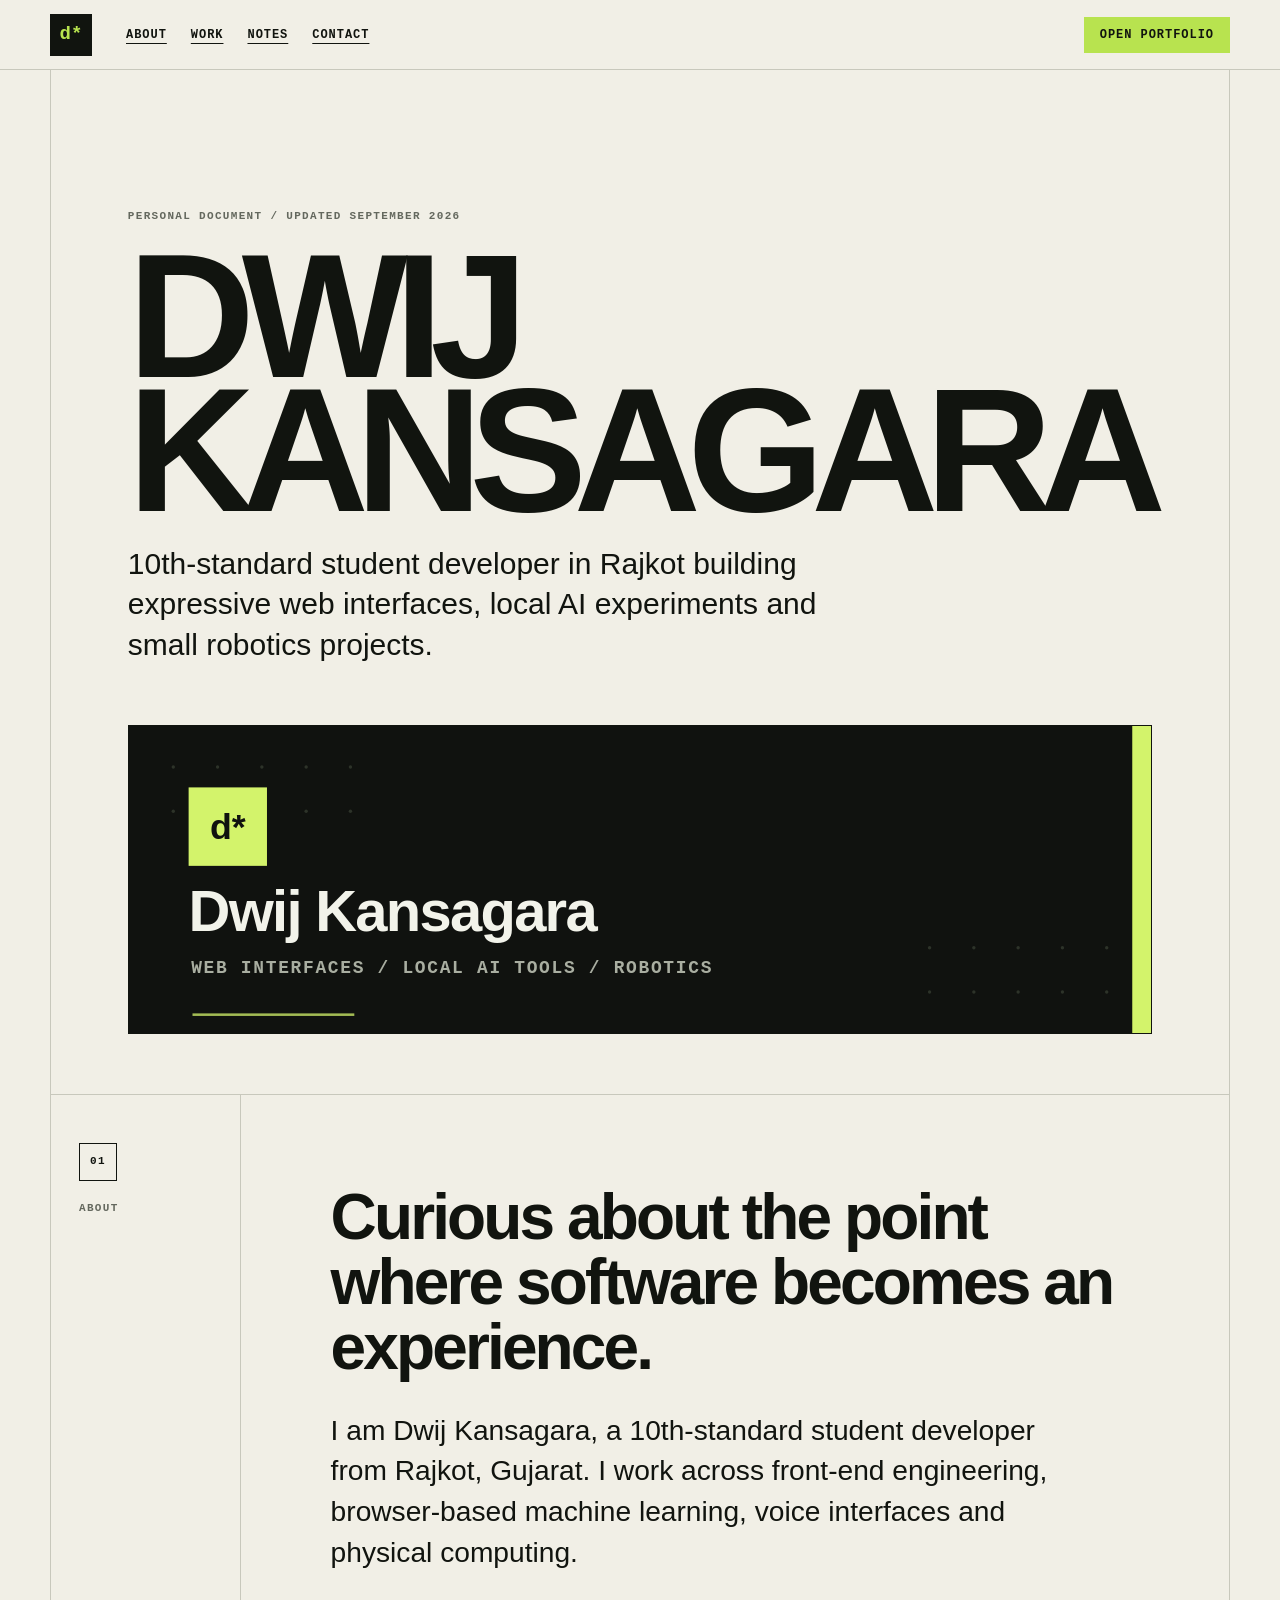
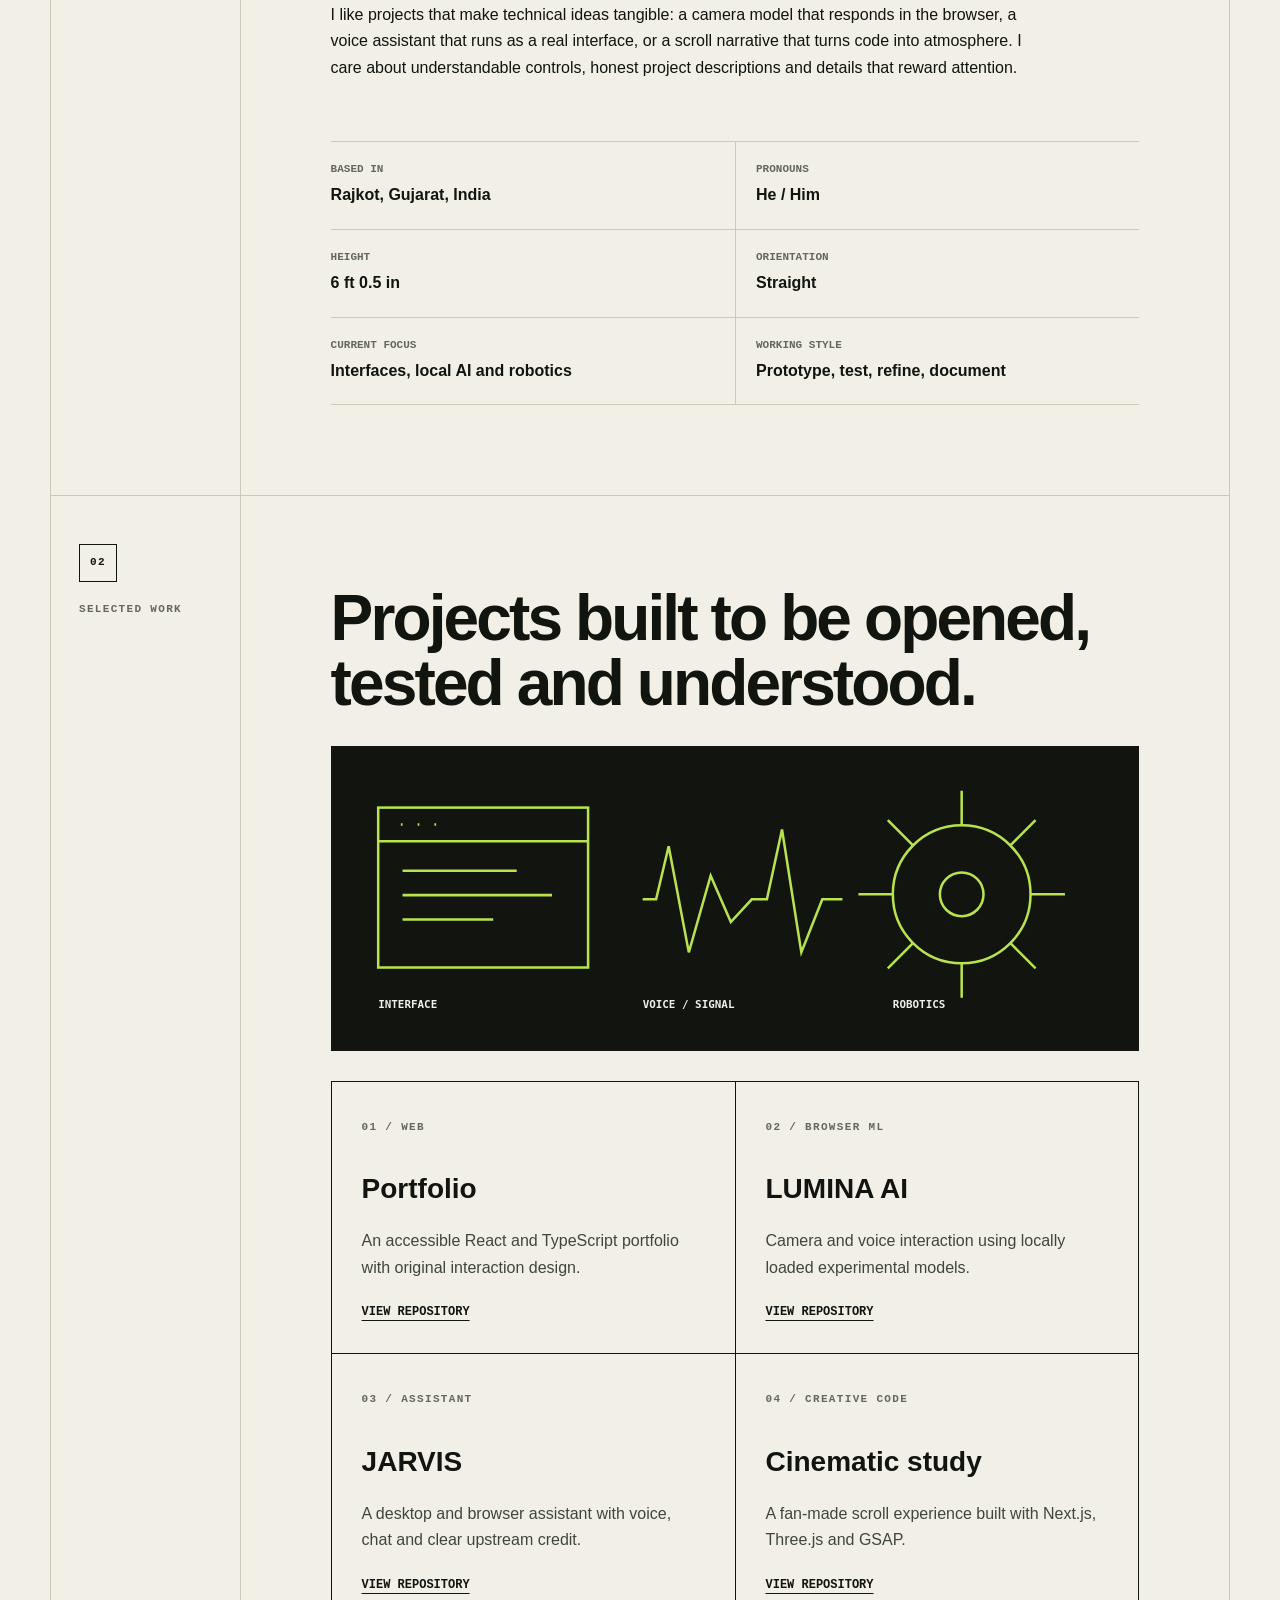
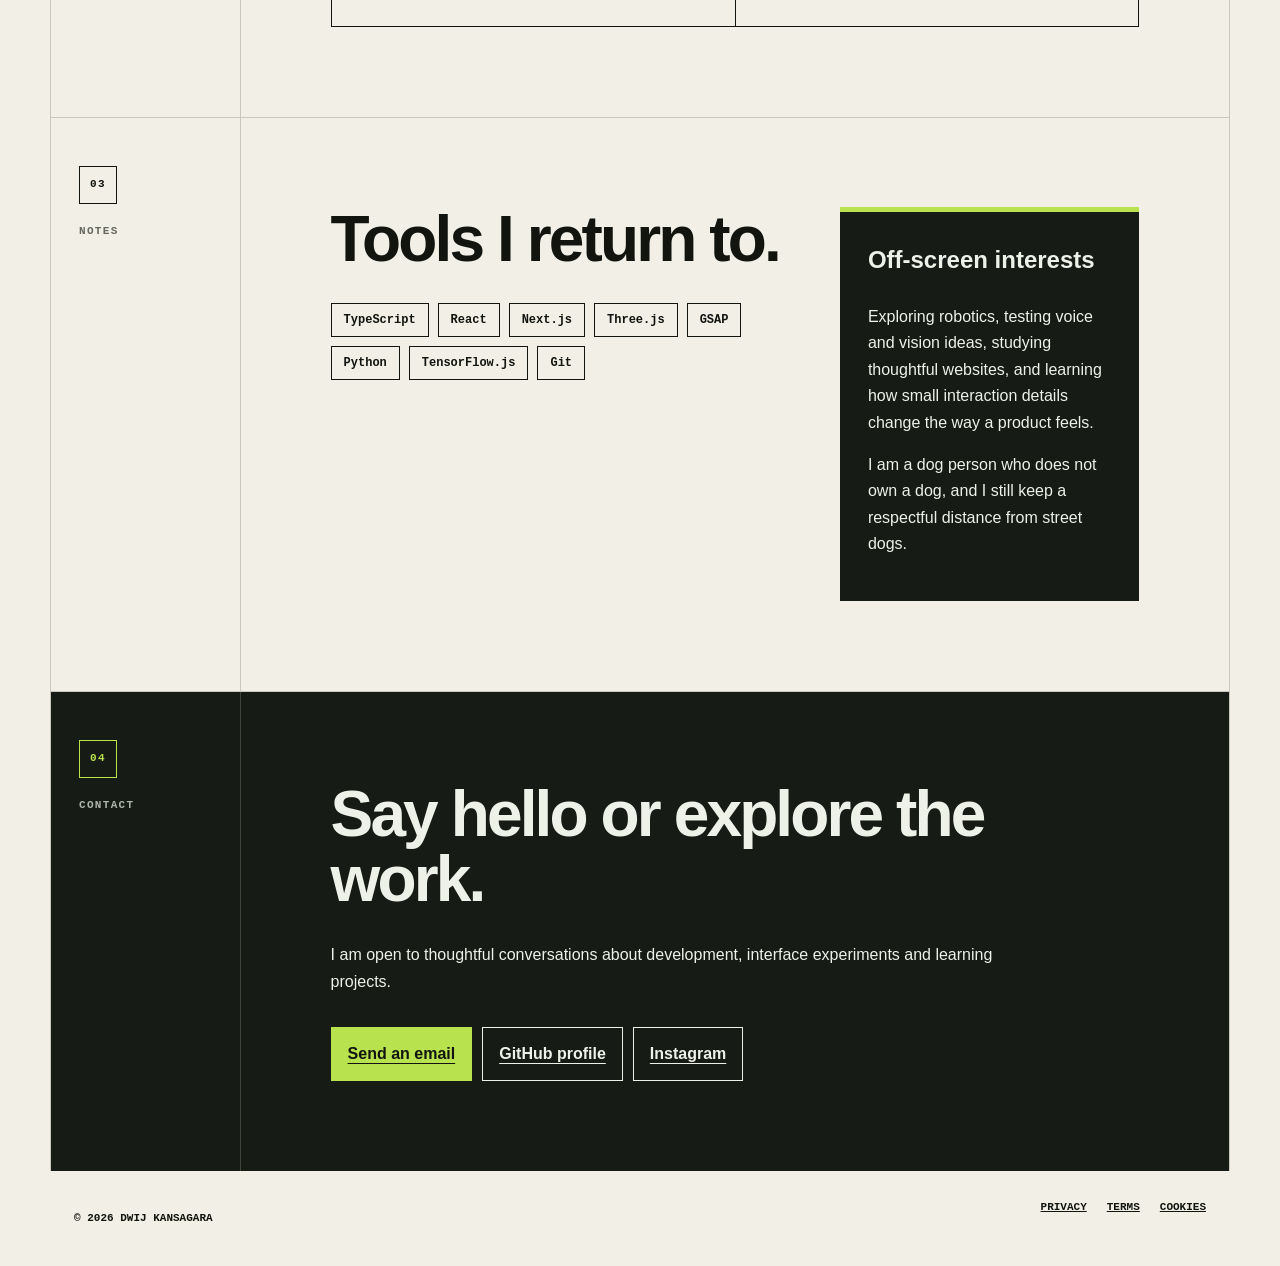
==== index.html @ fc305e76 "fix: normalize student description" ====
<!doctype html>
<html lang="en">
<head>
  <meta charset="utf-8" />
  <meta name="viewport" content="width=device-width, initial-scale=1" />
  <meta name="description" content="About Dwij Kansagara, a 10th-standard student developer in Rajkot working across web interfaces, local AI experiments and robotics." />
  <meta name="theme-color" content="#11140f" />
  <title>About Dwij Kansagara</title>
  <link rel="icon" href="favicon.svg" type="image/svg+xml" />
  <link rel="stylesheet" href="style.css" />
  <script src="script.js" defer></script>
</head>
<body>
  <a class="skip-link" href="#content">Skip to content</a>
  <header class="topbar">
    <a class="mark" href="#top" aria-label="About Dwij home">d*</a>
    <nav aria-label="Primary navigation">
      <a href="#about">About</a>
      <a href="#work">Work</a>
      <a href="#notes">Notes</a>
      <a href="#contact">Contact</a>
    </nav>
    <a class="portfolio-link" href="https://dwij-portfolio.antideploy.com">Open portfolio</a>
  </header>

  <main id="content">
    <article id="top" class="document">
      <header class="document-head reveal">
        <p class="kicker">Personal document / updated September 2026</p>
        <h1>Dwij<br />Kansagara</h1>
        <p class="dek">10th-standard student developer in Rajkot building expressive web interfaces, local AI experiments and small robotics projects.</p>
        <img src="assets/profile-banner.svg" alt="Dwij Kansagara developer profile banner" width="1200" height="360" />
      </header>

      <section id="about" class="chapter reveal" aria-labelledby="about-title">
        <div class="chapter-label"><span>01</span><p>About</p></div>
        <div class="chapter-body">
          <h2 id="about-title">Curious about the point where software becomes an experience.</h2>
          <p class="lead">I am Dwij Kansagara, a 10th-standard student developer from Rajkot, Gujarat. I work across front-end engineering, browser-based machine learning, voice interfaces and physical computing.</p>
          <p>I like projects that make technical ideas tangible: a camera model that responds in the browser, a voice assistant that runs as a real interface, or a scroll narrative that turns code into atmosphere. I care about understandable controls, honest project descriptions and details that reward attention.</p>

          <dl class="facts" aria-label="Personal details">
            <div><dt>Based in</dt><dd>Rajkot, Gujarat, India</dd></div>
            <div><dt>Pronouns</dt><dd>He / Him</dd></div>
            <div><dt>Height</dt><dd>6 ft 0.5 in</dd></div>
            <div><dt>Orientation</dt><dd>Straight</dd></div>
            <div><dt>Current focus</dt><dd>Interfaces, local AI and robotics</dd></div>
            <div><dt>Working style</dt><dd>Prototype, test, refine, document</dd></div>
          </dl>
        </div>
      </section>

      <section id="work" class="chapter reveal" aria-labelledby="work-title">
        <div class="chapter-label"><span>02</span><p>Selected work</p></div>
        <div class="chapter-body">
          <h2 id="work-title">Projects built to be opened, tested and understood.</h2>
          <img class="project-visual" src="assets/project-strip.svg" alt="Abstract diagrams representing a web interface, voice waveform and robotics circuit" width="960" height="360" />
          <div class="projects">
            <a href="https://github.com/DwijKansagara/Portfolio">
              <span>01 / Web</span><h3>Portfolio</h3><p>An accessible React and TypeScript portfolio with original interaction design.</p><b>View repository</b>
            </a>
            <a href="https://github.com/DwijKansagara/LUMINA-AI">
              <span>02 / Browser ML</span><h3>LUMINA AI</h3><p>Camera and voice interaction using locally loaded experimental models.</p><b>View repository</b>
            </a>
            <a href="https://github.com/DwijKansagara/JARVIS">
              <span>03 / Assistant</span><h3>JARVIS</h3><p>A desktop and browser assistant with voice, chat and clear upstream credit.</p><b>View repository</b>
            </a>
            <a href="https://github.com/DwijKansagara/avengers-doomsday">
              <span>04 / Creative code</span><h3>Cinematic study</h3><p>A fan-made scroll experience built with Next.js, Three.js and GSAP.</p><b>View repository</b>
            </a>
          </div>
        </div>
      </section>

      <section id="notes" class="chapter reveal" aria-labelledby="notes-title">
        <div class="chapter-label"><span>03</span><p>Notes</p></div>
        <div class="chapter-body two-column">
          <div>
            <h2 id="notes-title">Tools I return to.</h2>
            <ul class="stack" aria-label="Technology stack">
              <li>TypeScript</li><li>React</li><li>Next.js</li><li>Three.js</li><li>GSAP</li><li>Python</li><li>TensorFlow.js</li><li>Git</li>
            </ul>
          </div>
          <aside>
            <h3>Off-screen interests</h3>
            <p>Exploring robotics, testing voice and vision ideas, studying thoughtful websites, and learning how small interaction details change the way a product feels.</p>
            <p>I am a dog person who does not own a dog, and I still keep a respectful distance from street dogs.</p>
          </aside>
        </div>
      </section>

      <section id="contact" class="chapter closing reveal" aria-labelledby="contact-title">
        <div class="chapter-label"><span>04</span><p>Contact</p></div>
        <div class="chapter-body">
          <h2 id="contact-title">Say hello or explore the work.</h2>
          <p>I am open to thoughtful conversations about development, interface experiments and learning projects.</p>
          <div class="contact-links">
            <a href="mailto:kansagara.dwij@gmail.com">Send an email</a>
            <a href="https://github.com/DwijKansagara">GitHub profile</a>
            <a href="https://www.instagram.com/dwij.kansagara/">Instagram</a>
          </div>
        </div>
      </section>
    </article>
  </main>

  <footer>
    <p>© 2026 Dwij Kansagara</p>
    <nav aria-label="Legal">
      <a href="privacy.html">Privacy</a><a href="terms.html">Terms</a><a href="cookies.html">Cookies</a>
    </nav>
  </footer>
</body>
</html>
---- style.css ----
:root{--paper:#f1efe6;--ink:#11140f;--muted:#64685e;--line:#c8c8bc;--accent:#b8e34f;--dark:#161b15;--max:1180px;color-scheme:light}*{box-sizing:border-box}html{scroll-behavior:smooth}body{margin:0;overflow-x:clip;background:var(--paper);color:var(--ink);font:16px/1.65 Arial,sans-serif}a{color:inherit}.skip-link{position:fixed;top:10px;left:10px;z-index:20;padding:10px 14px;background:var(--ink);color:white;transform:translateY(-150%)}.skip-link:focus{transform:none}.topbar{position:sticky;top:0;z-index:10;display:flex;align-items:center;gap:34px;min-height:70px;padding:10px max(24px,calc((100vw - var(--max))/2));border-bottom:1px solid var(--line);background:rgba(241,239,230,.92);backdrop-filter:blur(12px)}.mark{display:grid;place-items:center;width:42px;height:42px;background:var(--ink);color:var(--accent);font:bold 19px/1 monospace;text-decoration:none}.topbar nav{display:flex;gap:24px;margin-right:auto}.topbar nav a,.portfolio-link{font:700 12px/1 monospace;letter-spacing:.08em;text-transform:uppercase;text-underline-offset:5px}.portfolio-link{padding:12px 16px;background:var(--accent);color:var(--ink);text-decoration:none}.document{max-width:var(--max);margin:auto;border-inline:1px solid var(--line)}.document-head{padding:clamp(60px,10vw,130px) clamp(24px,6vw,84px) 60px}.kicker,.chapter-label,.projects span{font:700 11px/1.4 monospace;letter-spacing:.12em;text-transform:uppercase;color:var(--muted)}h1{margin:26px 0;font-size:clamp(72px,14vw,176px);line-height:.76;letter-spacing:-.075em;text-transform:uppercase}h2{max-width:820px;margin:0 0 30px;font:700 clamp(34px,5vw,66px)/1.02 Arial,sans-serif;letter-spacing:-.045em}.dek{max-width:700px;margin:0 0 60px;font-size:clamp(20px,2.4vw,30px);line-height:1.35}.document-head img,.project-visual{display:block;width:100%;height:auto;border:1px solid var(--ink)}.chapter{display:grid;grid-template-columns:190px 1fr;border-top:1px solid var(--line)}.chapter-label{padding:48px 28px;border-right:1px solid var(--line)}.chapter-label span{display:grid;place-items:center;width:38px;height:38px;margin-bottom:20px;border:1px solid var(--ink);color:var(--ink)}.chapter-label p{margin:0}.chapter-body{padding:clamp(48px,7vw,90px)}.lead{max-width:760px;font-size:clamp(21px,2.2vw,29px);line-height:1.45}.chapter-body>p{max-width:720px}.facts{display:grid;grid-template-columns:repeat(2,1fr);margin:60px 0 0;border-top:1px solid var(--line)}.facts div{padding:20px 0;border-bottom:1px solid var(--line)}.facts div:nth-child(odd){padding-right:20px}.facts div:nth-child(even){padding-left:20px;border-left:1px solid var(--line)}dt{font:700 11px/1.4 monospace;text-transform:uppercase;color:var(--muted)}dd{margin:5px 0 0;font-weight:700}.projects{display:grid;grid-template-columns:1fr 1fr;margin-top:30px;border-top:1px solid var(--ink);border-left:1px solid var(--ink)}.projects a{min-height:260px;padding:30px;border-right:1px solid var(--ink);border-bottom:1px solid var(--ink);text-decoration:none;transition:background .2s,transform .2s}.projects a:hover,.projects a:focus-visible{background:var(--accent);outline:0}.projects h3{margin:28px 0 12px;font-size:28px}.projects p{color:#41463d}.projects b{font:700 12px monospace;text-transform:uppercase;text-decoration:underline;text-underline-offset:5px}.two-column{display:grid;grid-template-columns:1.2fr .8fr;gap:60px}.stack{display:flex;flex-wrap:wrap;gap:9px;padding:0;list-style:none}.stack li{padding:9px 12px;border:1px solid var(--ink);font:700 12px monospace}.two-column aside{align-self:start;padding:28px;border-top:5px solid var(--accent);background:var(--dark);color:#eef1e8}.two-column aside h3{margin-top:0;font-size:24px}.closing{background:var(--dark);color:#eef1e8}.closing .chapter-label{border-color:#3d4439}.closing .chapter-label span{border-color:var(--accent);color:var(--accent)}.closing .chapter-label p{color:#aeb5aa}.contact-links{display:flex;flex-wrap:wrap;gap:10px;margin-top:32px}.contact-links a{padding:13px 16px;border:1px solid #eef1e8;font-weight:700;text-underline-offset:4px}.contact-links a:first-child{background:var(--accent);border-color:var(--accent);color:var(--ink)}footer{display:flex;justify-content:space-between;gap:20px;max-width:var(--max);margin:auto;padding:30px 24px;font:700 11px monospace;text-transform:uppercase}footer nav{display:flex;gap:20px}.legal{max-width:820px;min-height:calc(100vh - 150px);margin:auto;padding:80px 24px}.legal h1{font-size:clamp(52px,9vw,96px);line-height:.9}.legal h2{margin-top:48px;font-size:26px}.legal p,.legal li{max-width:700px}.back{font:700 12px monospace;text-transform:uppercase}@media(prefers-reduced-motion:no-preference){.reveal-ready .reveal{opacity:0;transform:translateY(18px);transition:opacity .55s cubic-bezier(.22,1,.36,1),transform .55s cubic-bezier(.22,1,.36,1)}.reveal-ready .reveal.visible{opacity:1;transform:none}}@media(max-width:760px){.topbar{gap:16px}.topbar nav{display:none}.portfolio-link{margin-left:auto}.document-head h1{font-size:clamp(50px,15vw,64px)}.chapter{grid-template-columns:1fr}.chapter-label{display:flex;align-items:center;gap:14px;padding:24px;border-right:0;border-bottom:1px solid var(--line)}.chapter-label span{margin:0}.chapter-body{padding:46px 24px}.facts,.projects,.two-column{grid-template-columns:1fr}.facts div:nth-child(even){padding-left:0;border-left:0}.facts div:nth-child(odd){padding-right:0}.two-column{gap:30px}footer{flex-direction:column}.document{border-inline:0}}
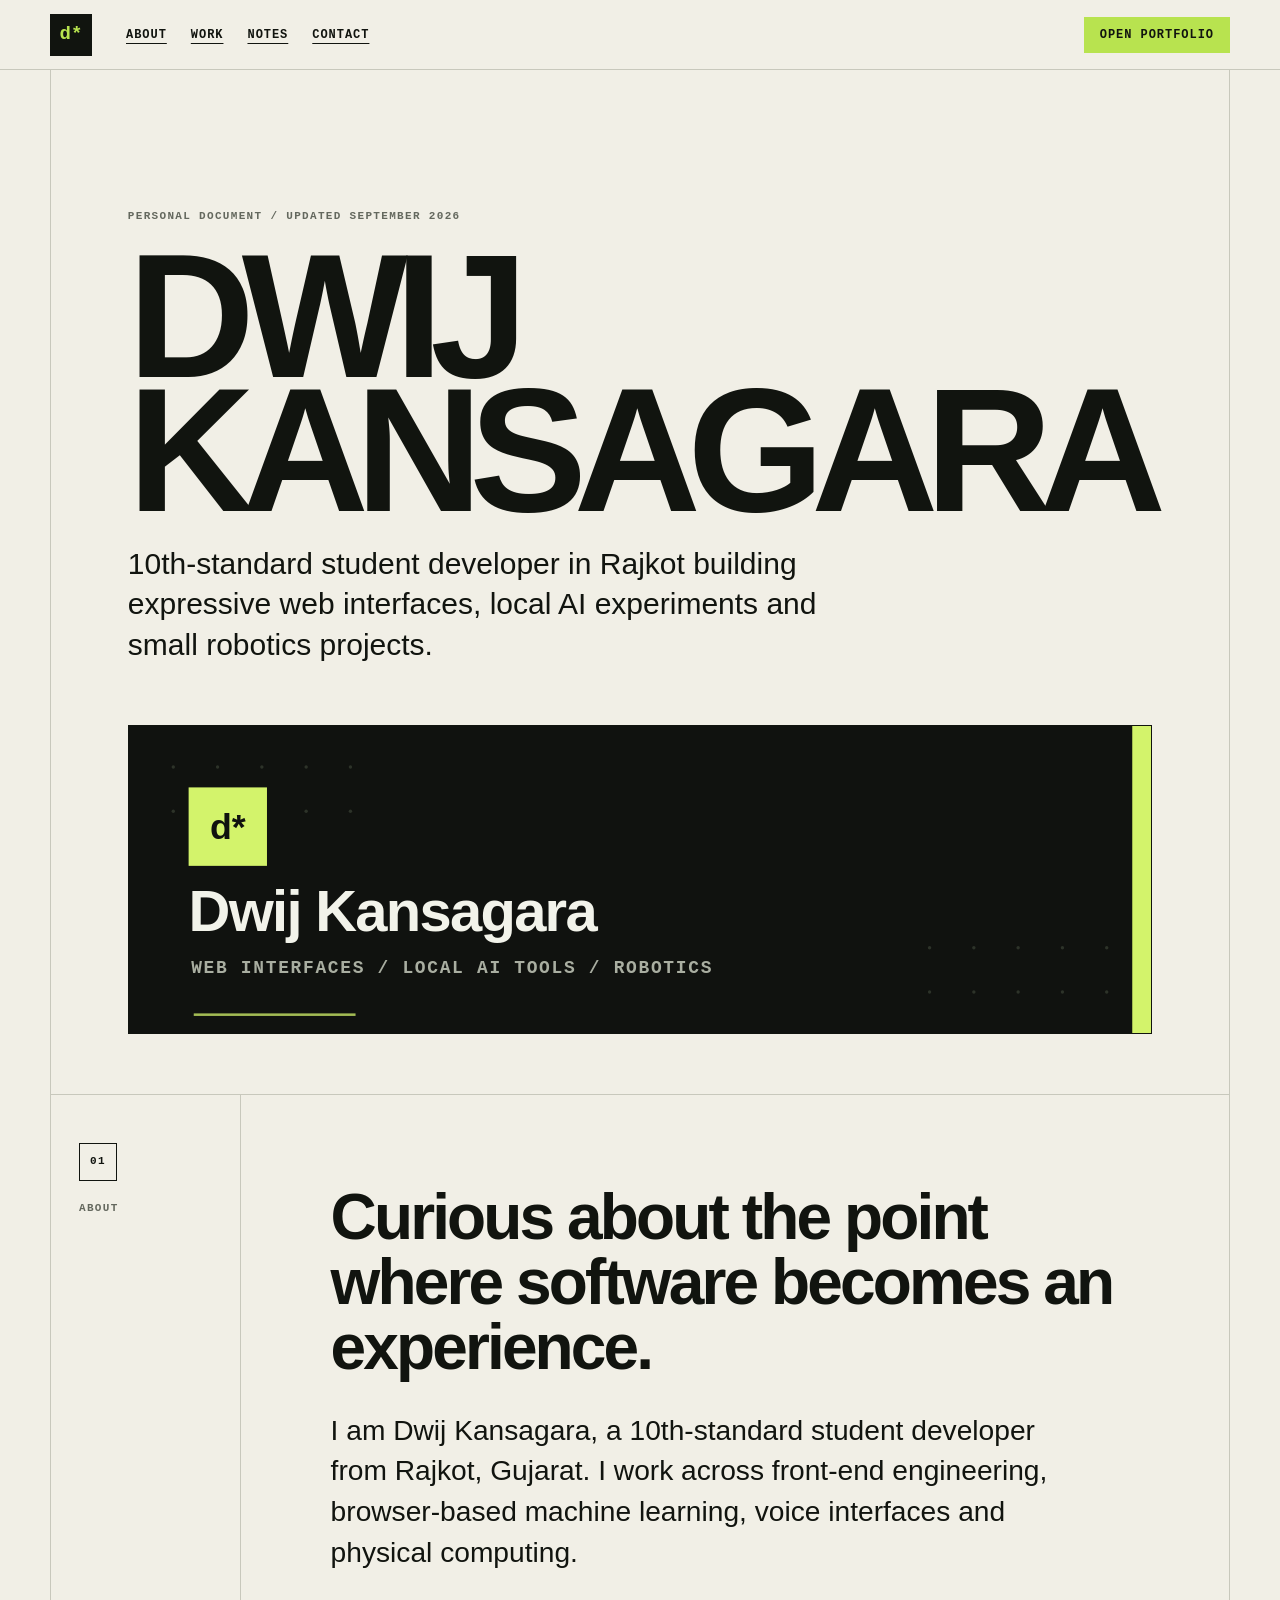
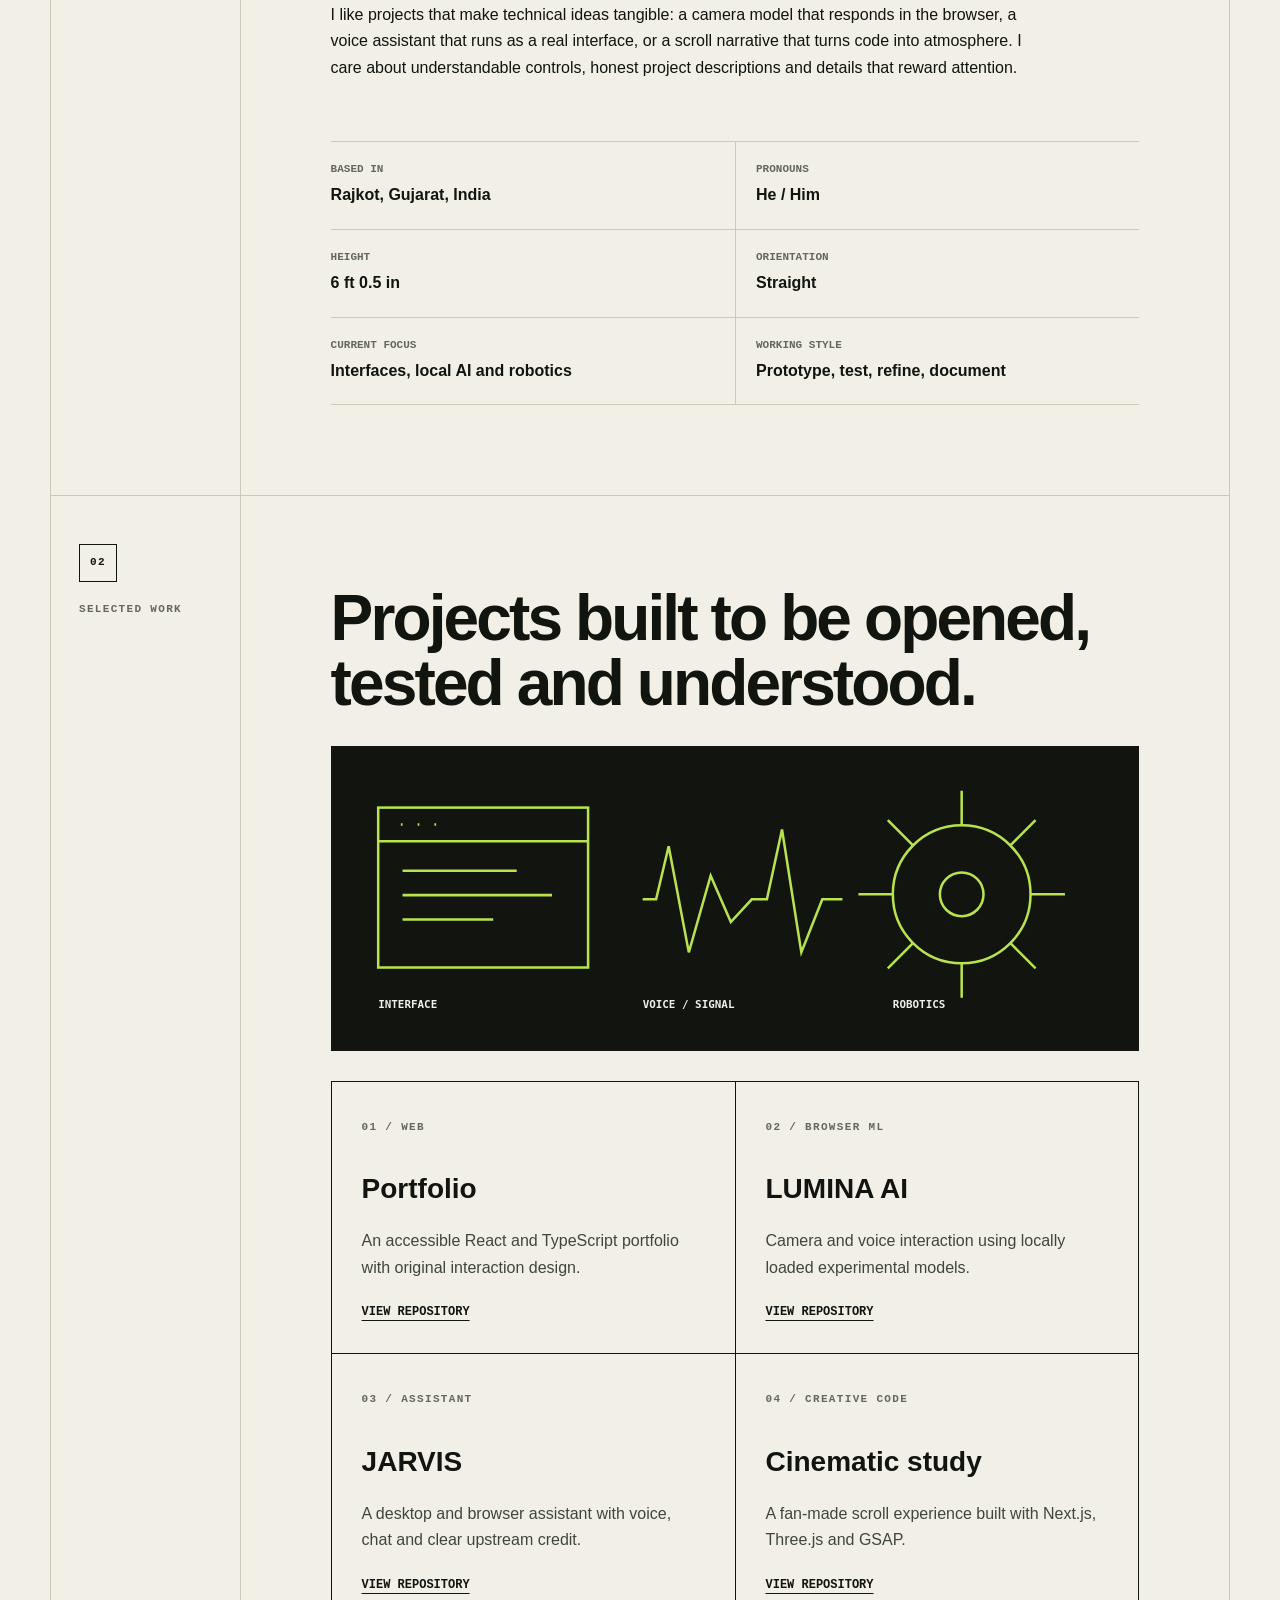
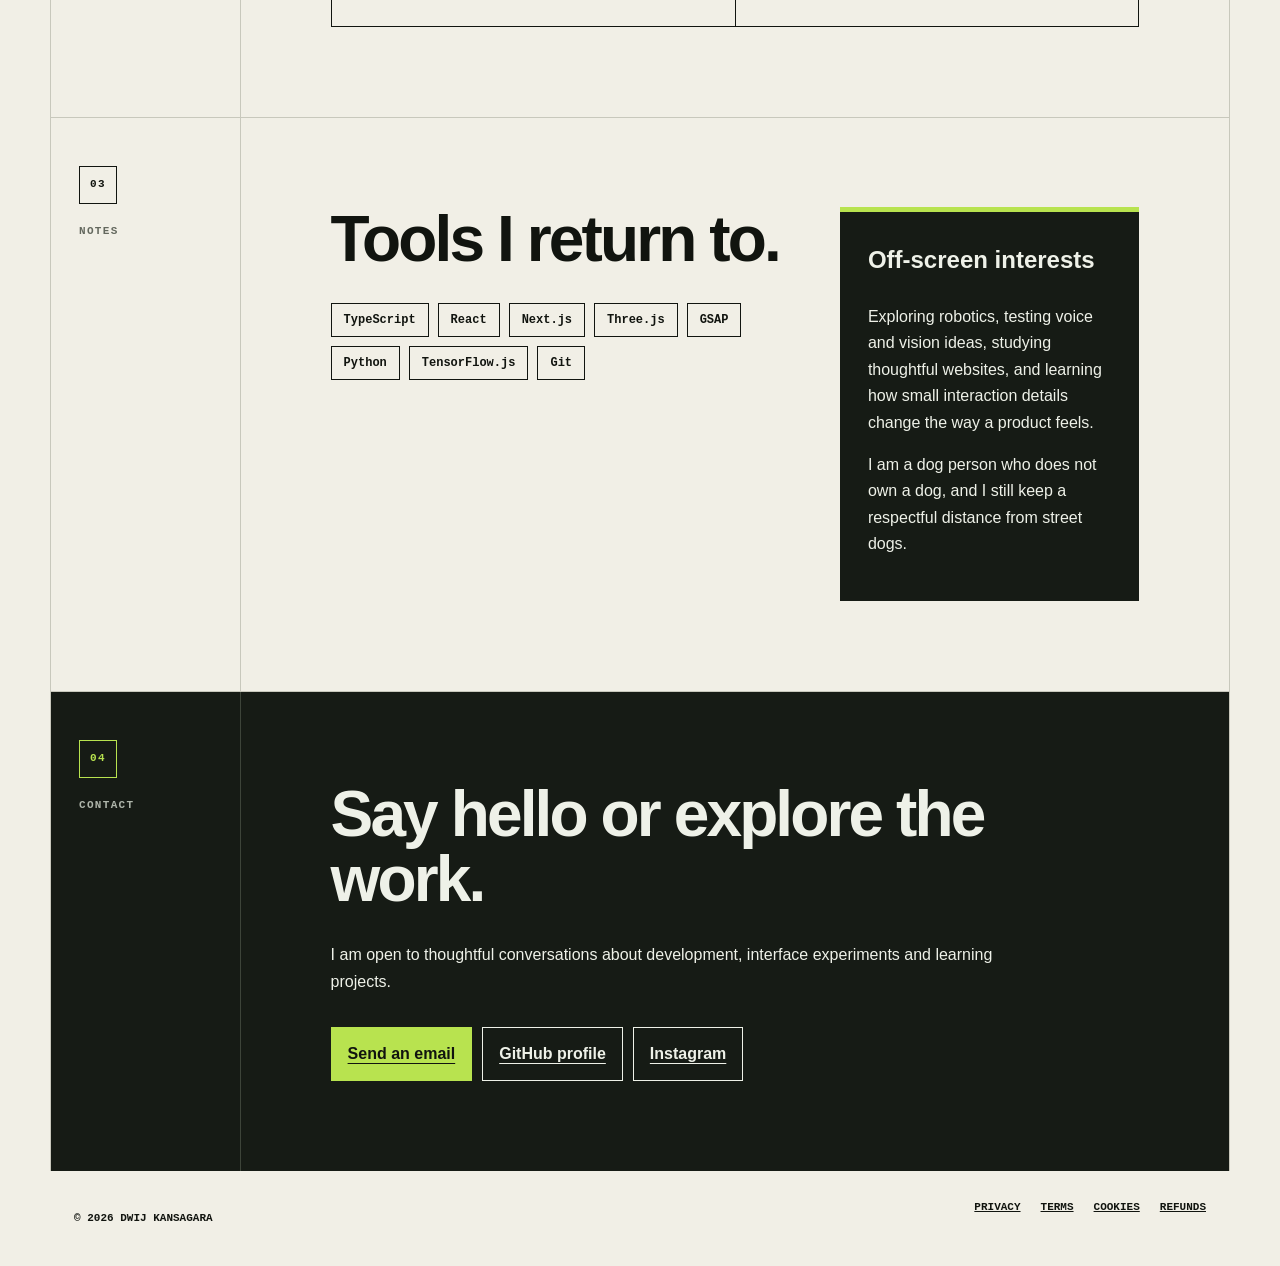
==== commit 6781ae3f: "Add live engagement and complete legal pages" ====
--- a/index.html
+++ b/index.html
@@ -9,6 +9,7 @@
   <link rel="icon" href="favicon.svg" type="image/svg+xml" />
   <link rel="stylesheet" href="style.css" />
   <script src="script.js" defer></script>
+  <script src="https://dwij-counts.antideploy.com/engagement-widget.js?v=20260929-3" defer></script>
 </head>
 <body>
   <a class="skip-link" href="#content">Skip to content</a>
@@ -104,13 +105,18 @@
     </article>
   </main>
 
+  <dwij-engagement site="about"></dwij-engagement>
+
   <footer>
     <p>© 2026 Dwij Kansagara</p>
     <nav aria-label="Legal">
-      <a href="privacy.html">Privacy</a><a href="terms.html">Terms</a><a href="cookies.html">Cookies</a>
+      <a href="privacy.html">Privacy</a><a href="terms.html">Terms</a><a href="cookies.html">Cookies</a><a href="refunds.html">Refunds</a>
     </nav>
   </footer>
 </body>
 </html>
 
 
+
+
+
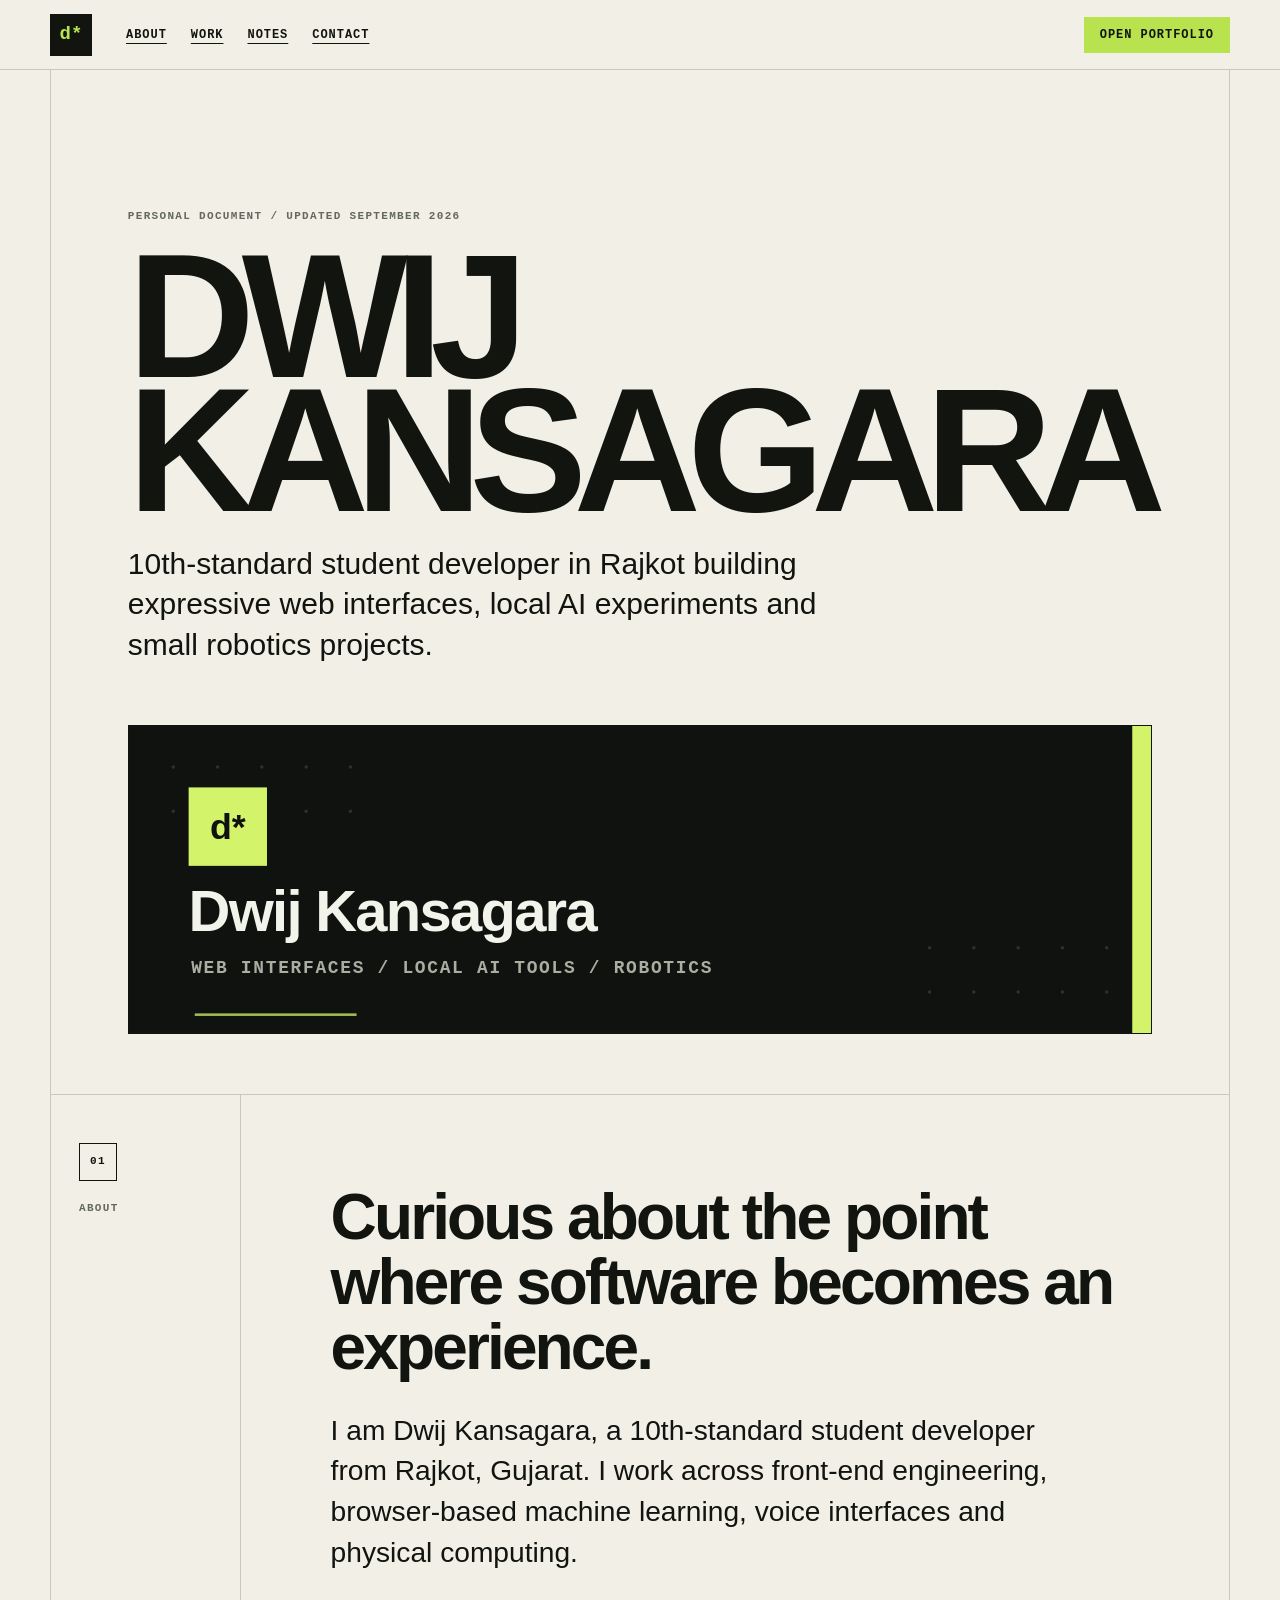
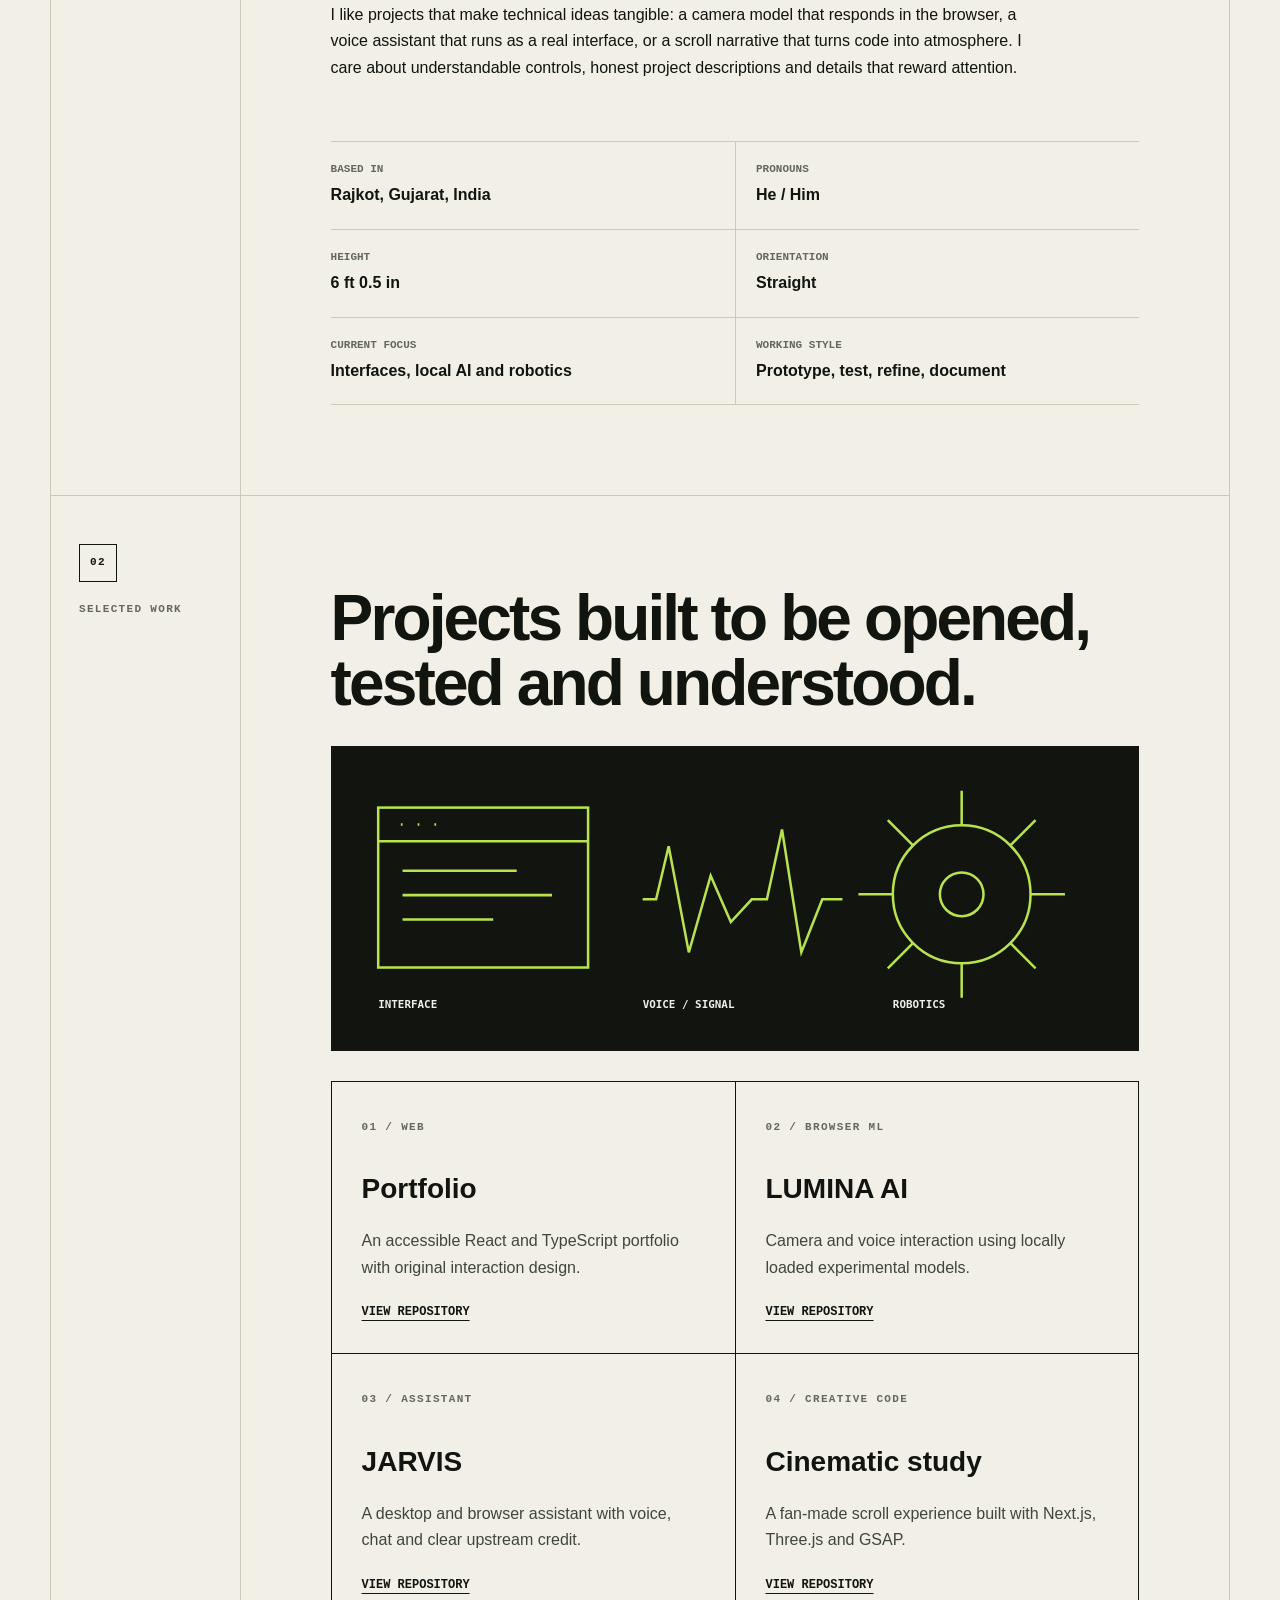
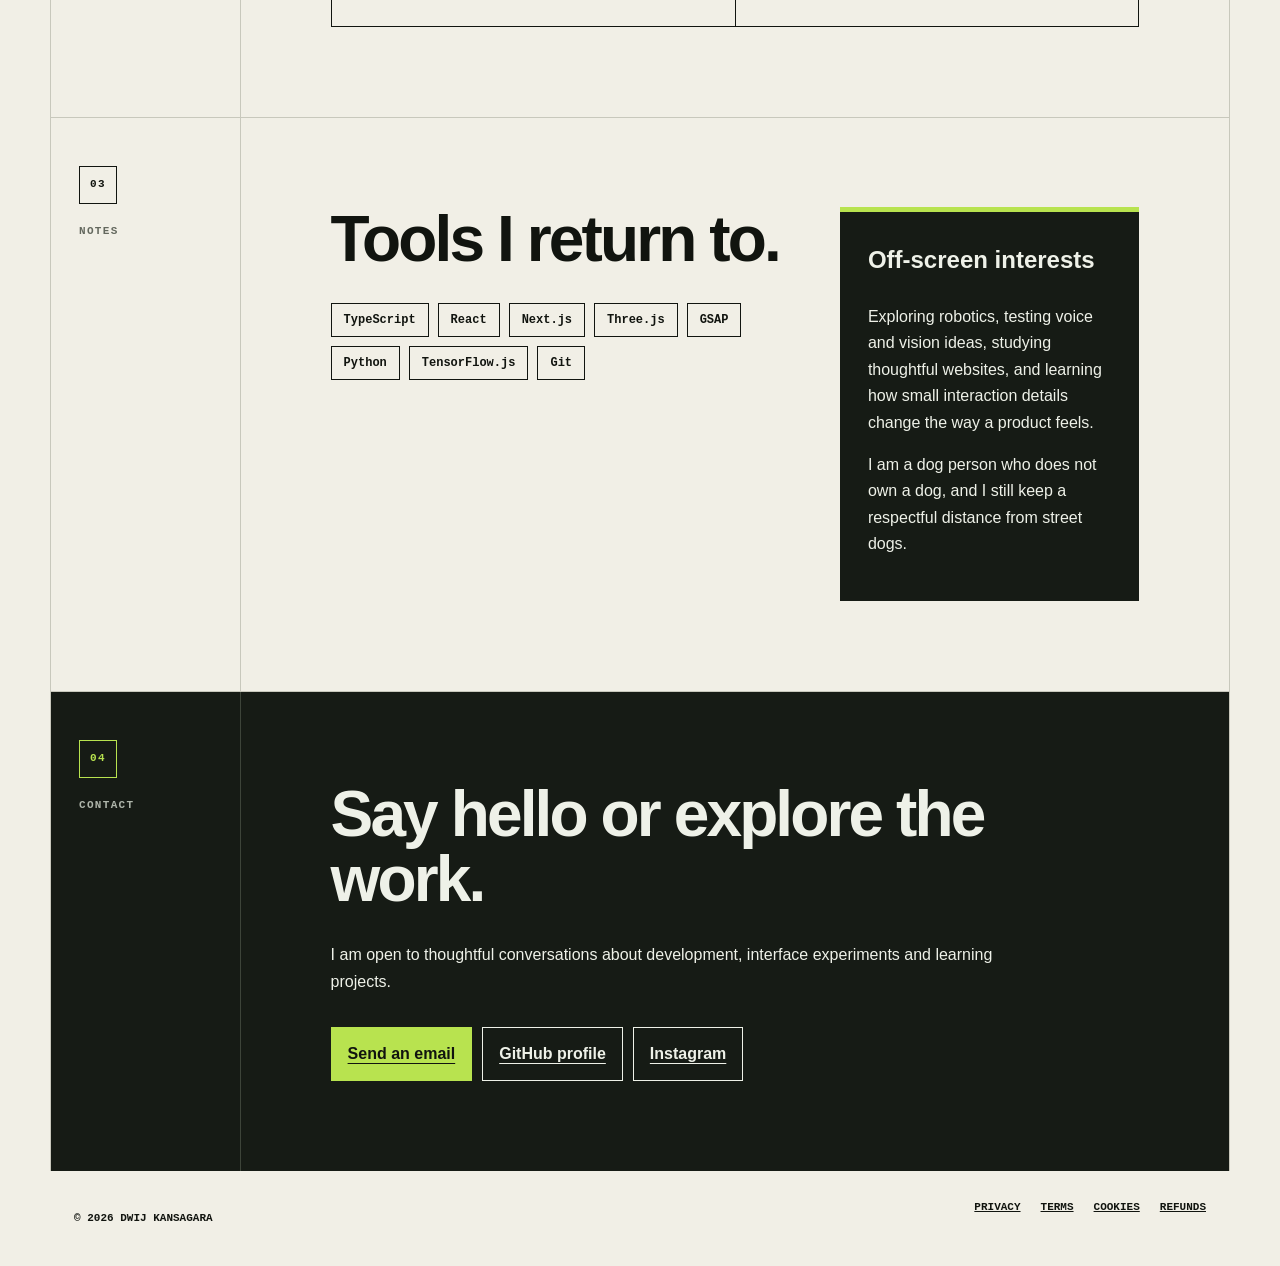
==== commit c48ab62a: "Use consolidated portfolio signal service" ====
--- a/index.html
+++ b/index.html
@@ -9,7 +9,7 @@
   <link rel="icon" href="favicon.svg" type="image/svg+xml" />
   <link rel="stylesheet" href="style.css" />
   <script src="script.js" defer></script>
-  <script src="https://dwij-counts.antideploy.com/engagement-widget.js?v=20260929-3" defer></script>
+  <script src="https://dwij-portfolio.antideploy.com/engagement-widget.js?v=20260929-4" defer></script>
 </head>
 <body>
   <a class="skip-link" href="#content">Skip to content</a>
@@ -120,3 +120,4 @@
 
 
 
+
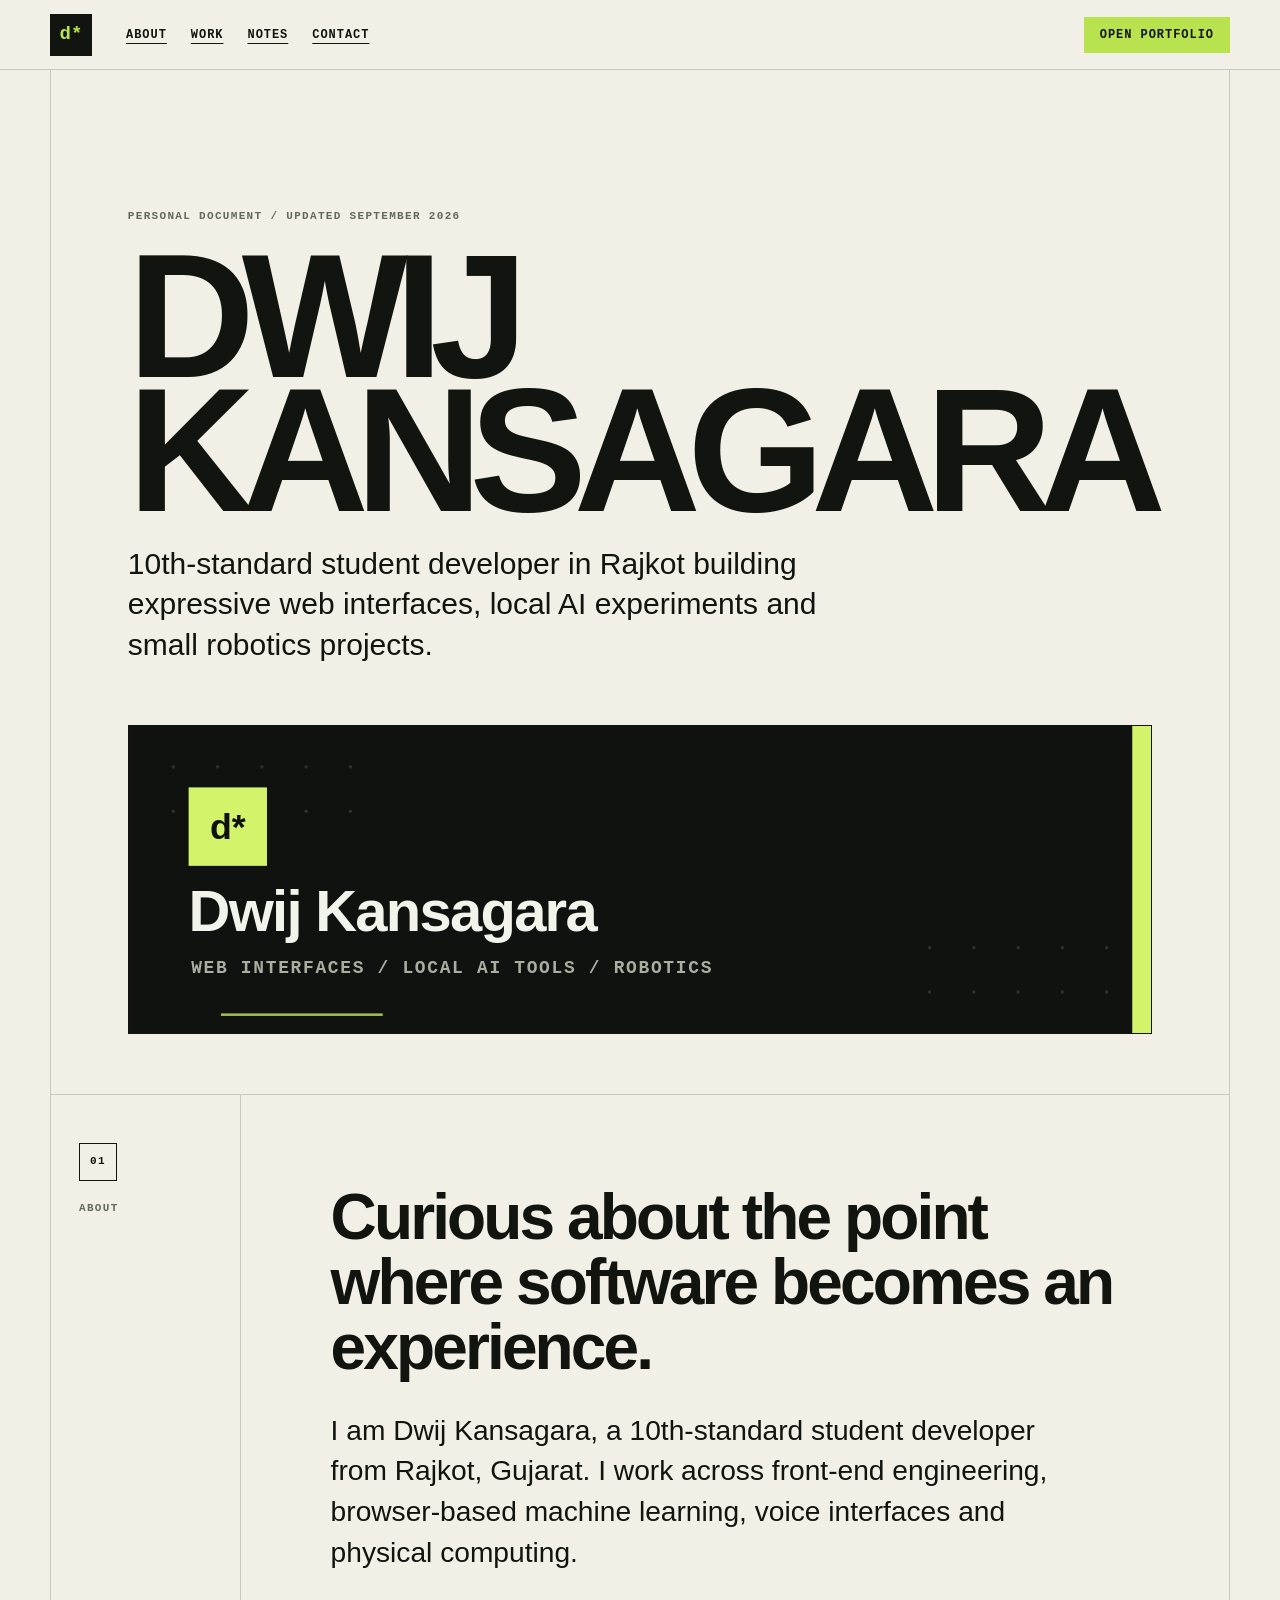
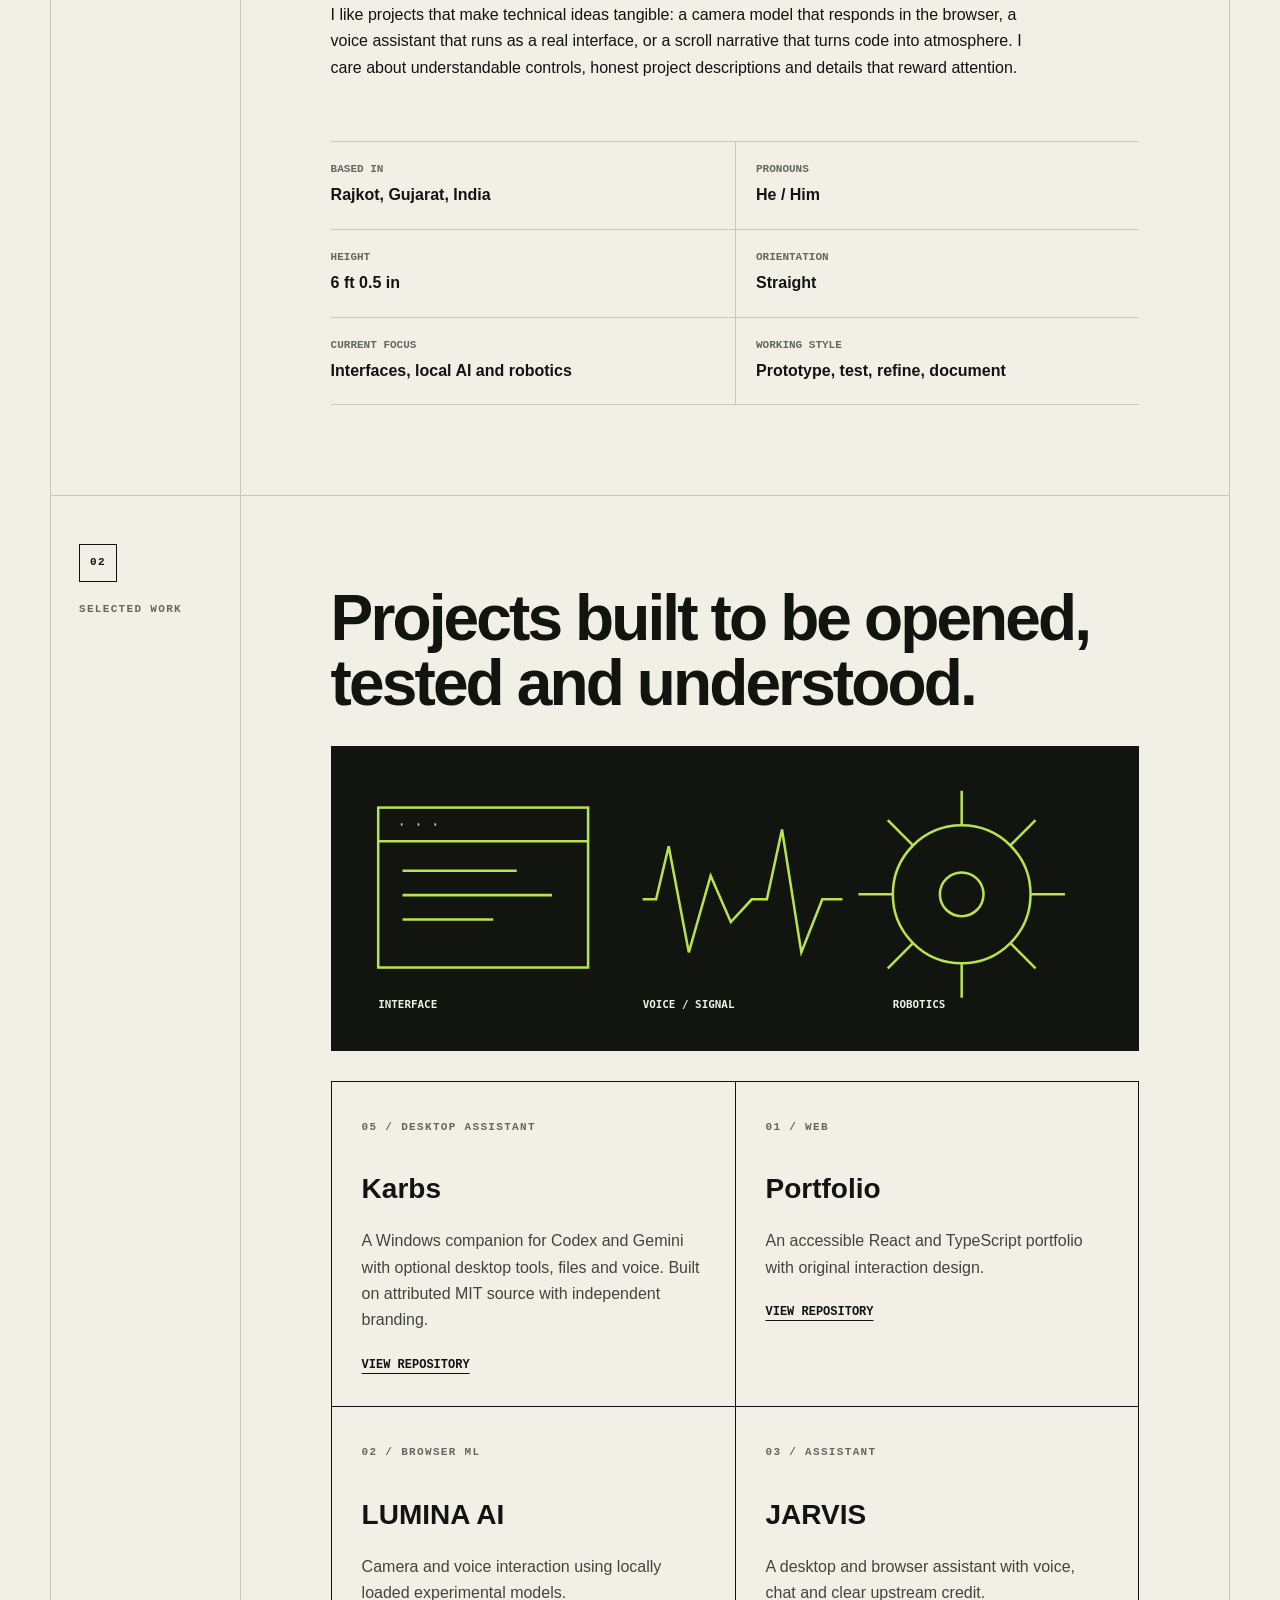
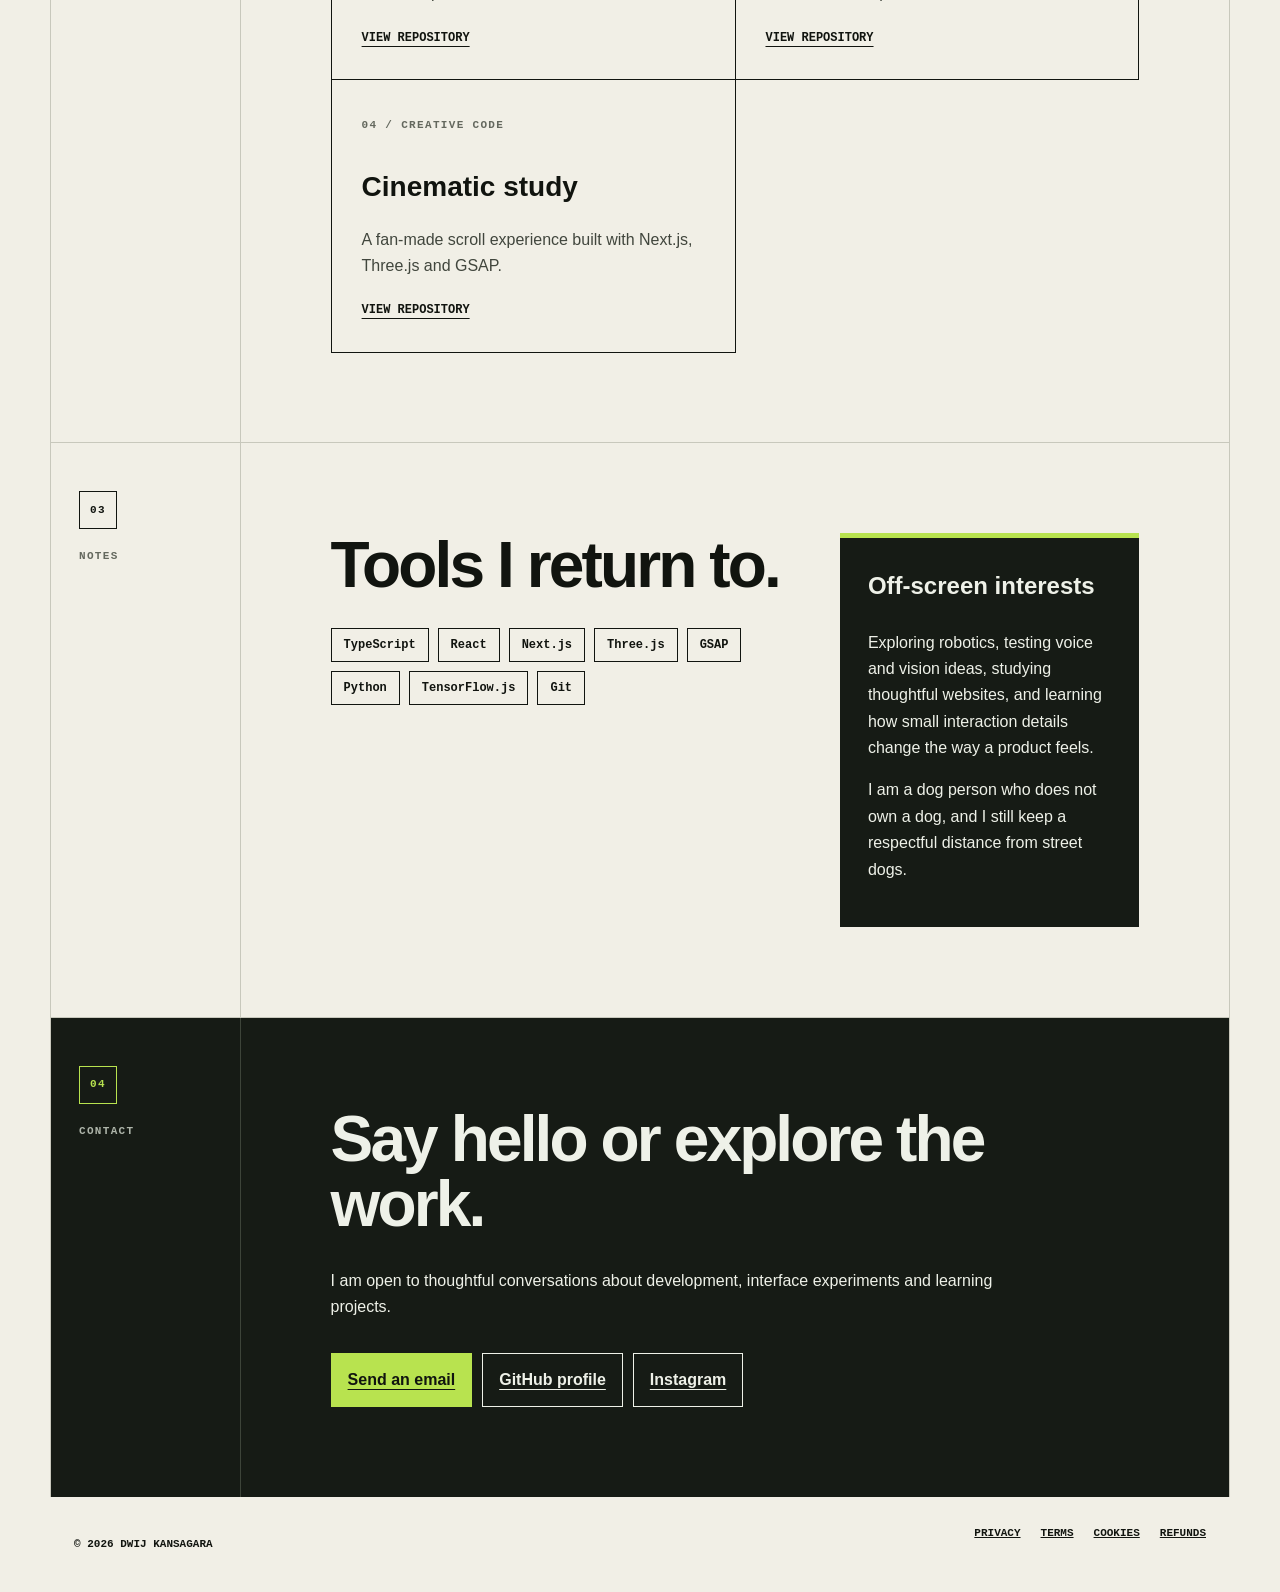
==== commit 0c7976b3: "Add Karbs to selected work with upstream attribution" ====
--- a/index.html
+++ b/index.html
@@ -57,6 +57,9 @@
           <h2 id="work-title">Projects built to be opened, tested and understood.</h2>
           <img class="project-visual" src="assets/project-strip.svg" alt="Abstract diagrams representing a web interface, voice waveform and robotics circuit" width="960" height="360" />
           <div class="projects">
+            <a href="https://github.com/DwijKansagara/Karbs">
+              <span>05 / Desktop assistant</span><h3>Karbs</h3><p>A Windows companion for Codex and Gemini with optional desktop tools, files and voice. Built on attributed MIT source with independent branding.</p><b>View repository</b>
+            </a>
             <a href="https://github.com/DwijKansagara/Portfolio">
               <span>01 / Web</span><h3>Portfolio</h3><p>An accessible React and TypeScript portfolio with original interaction design.</p><b>View repository</b>
             </a>
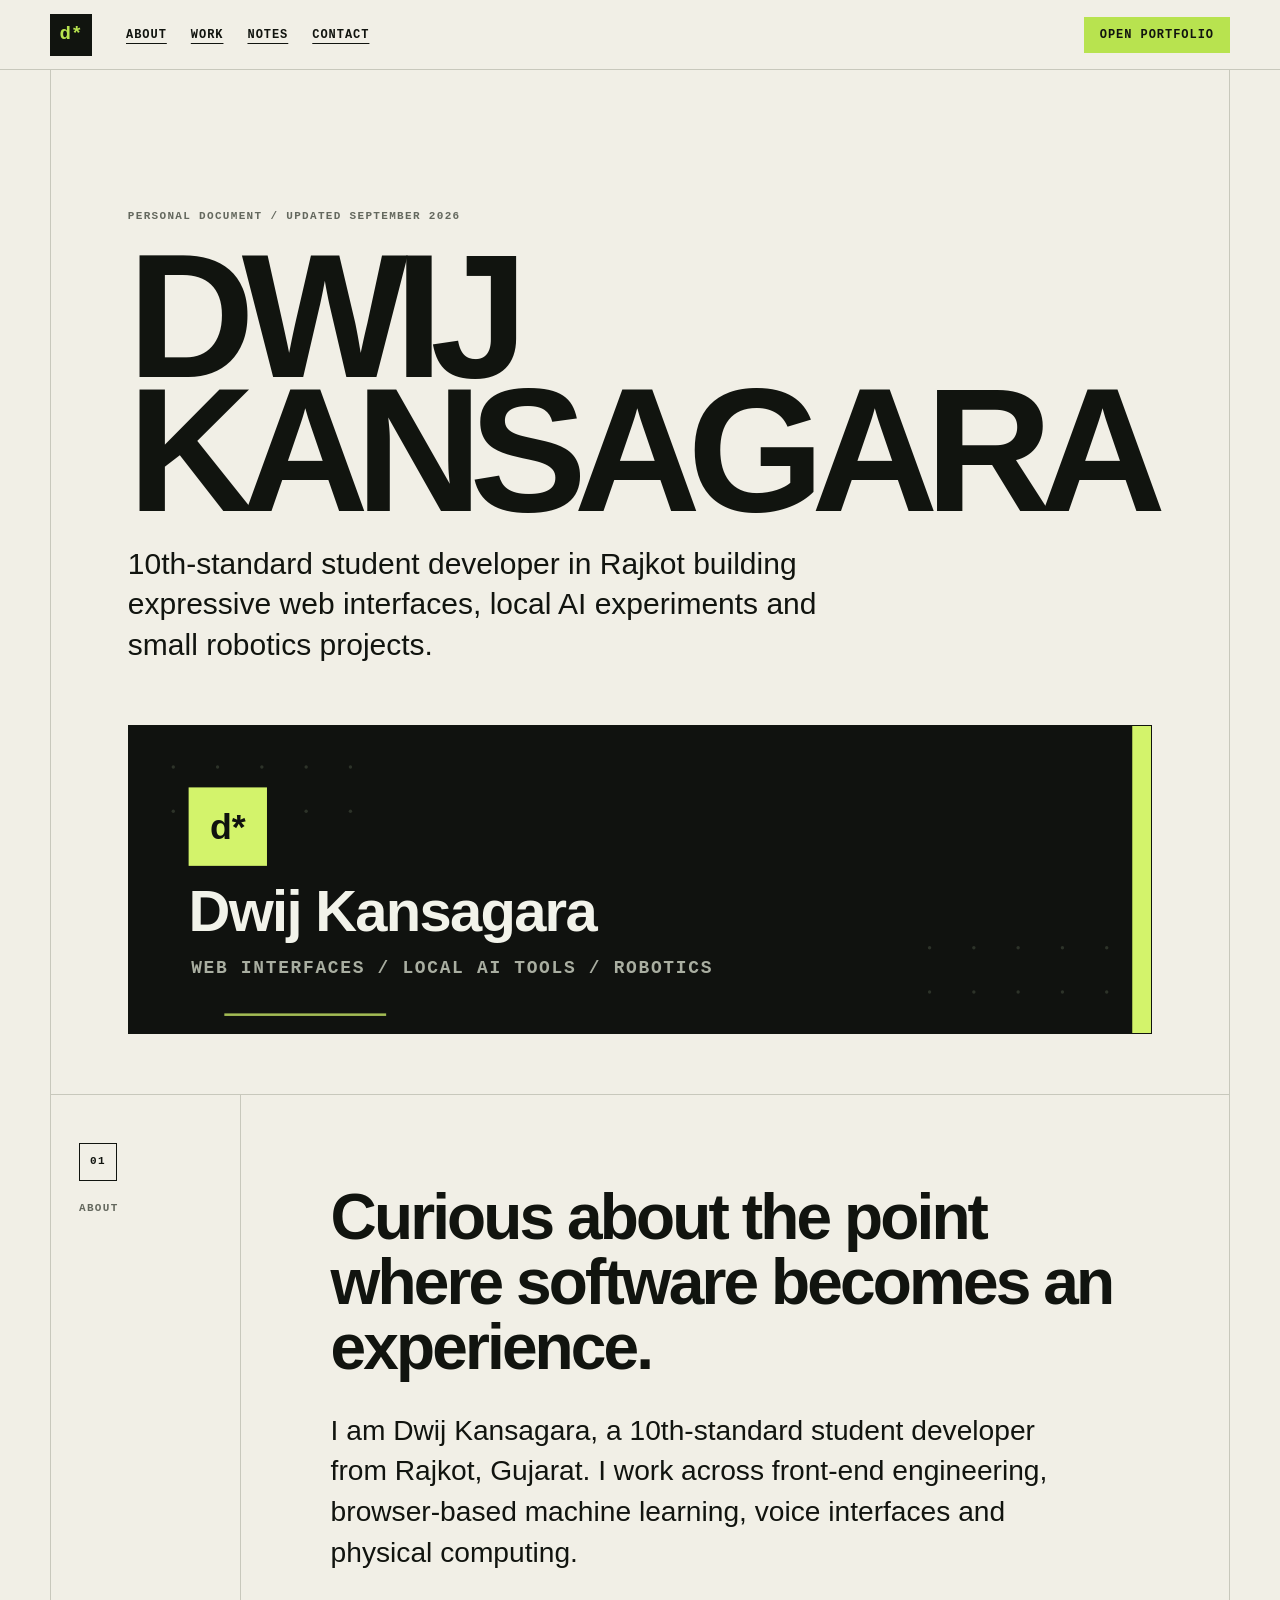
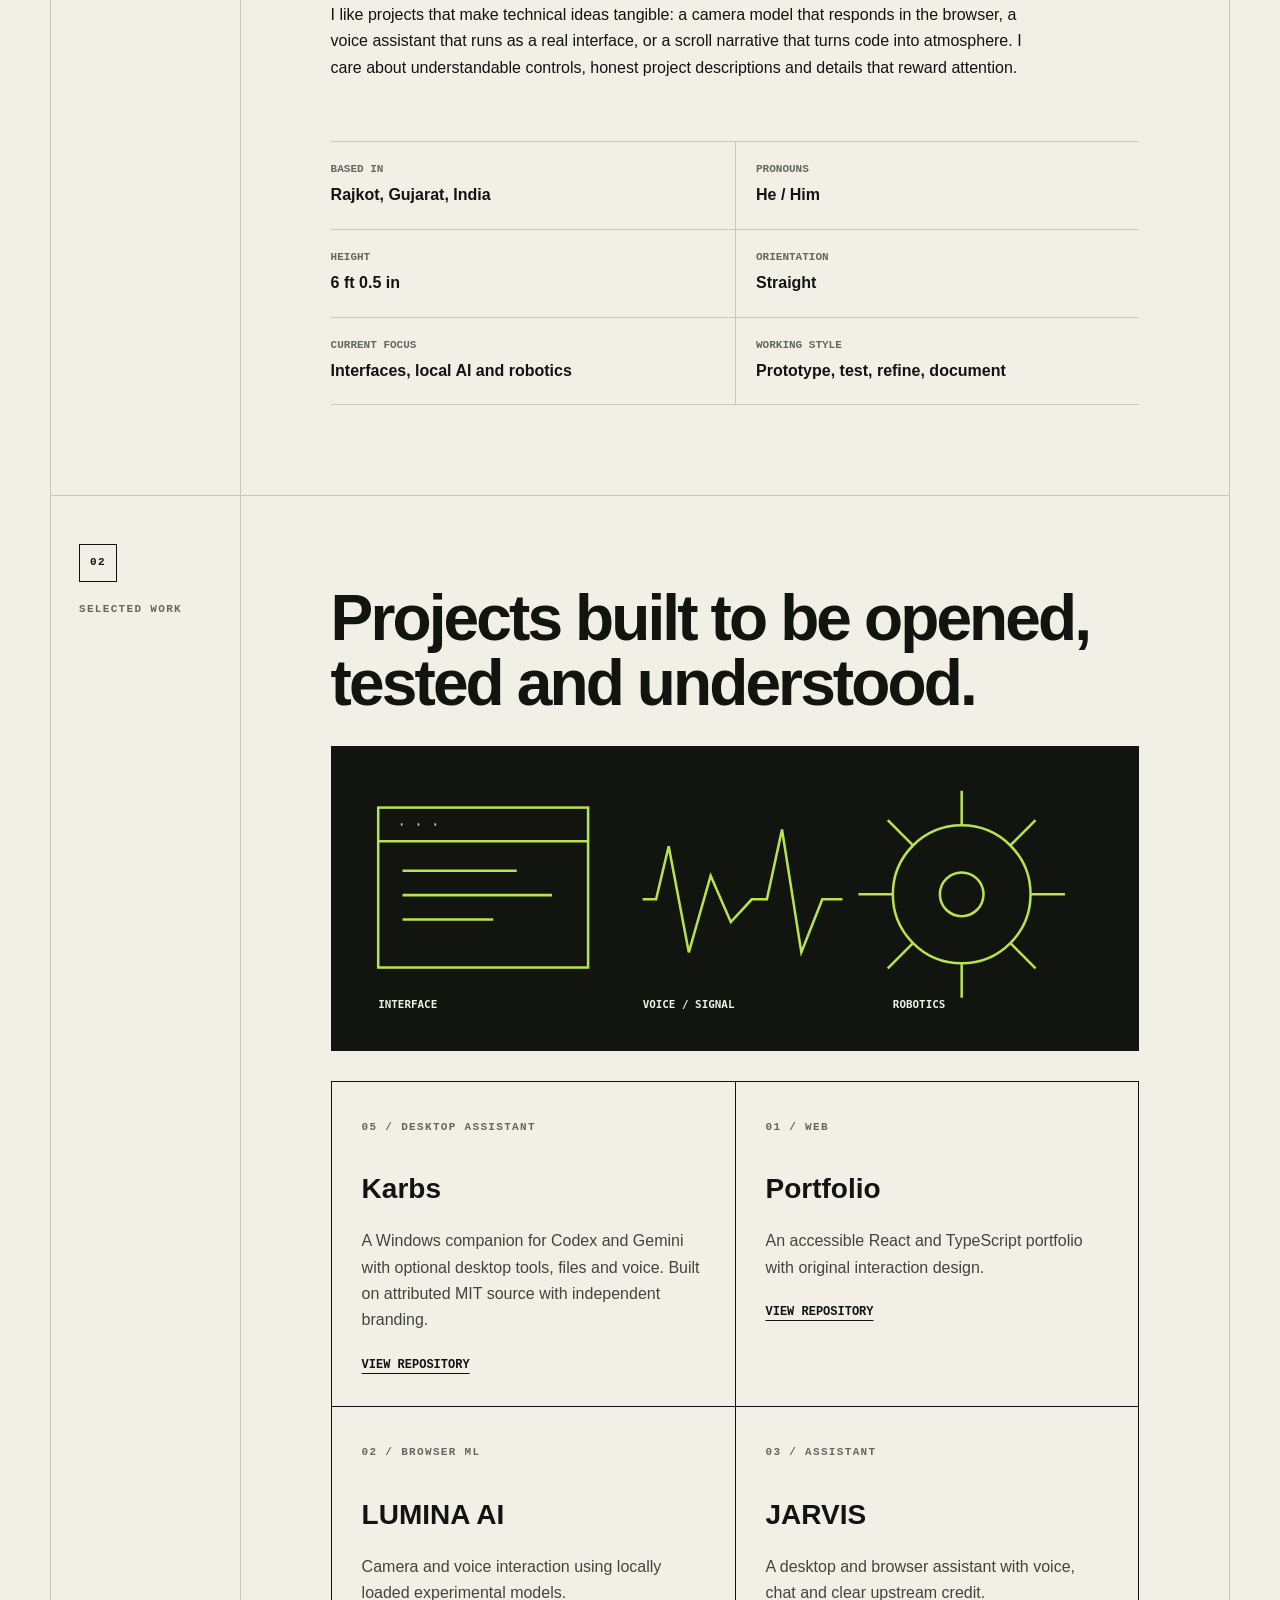
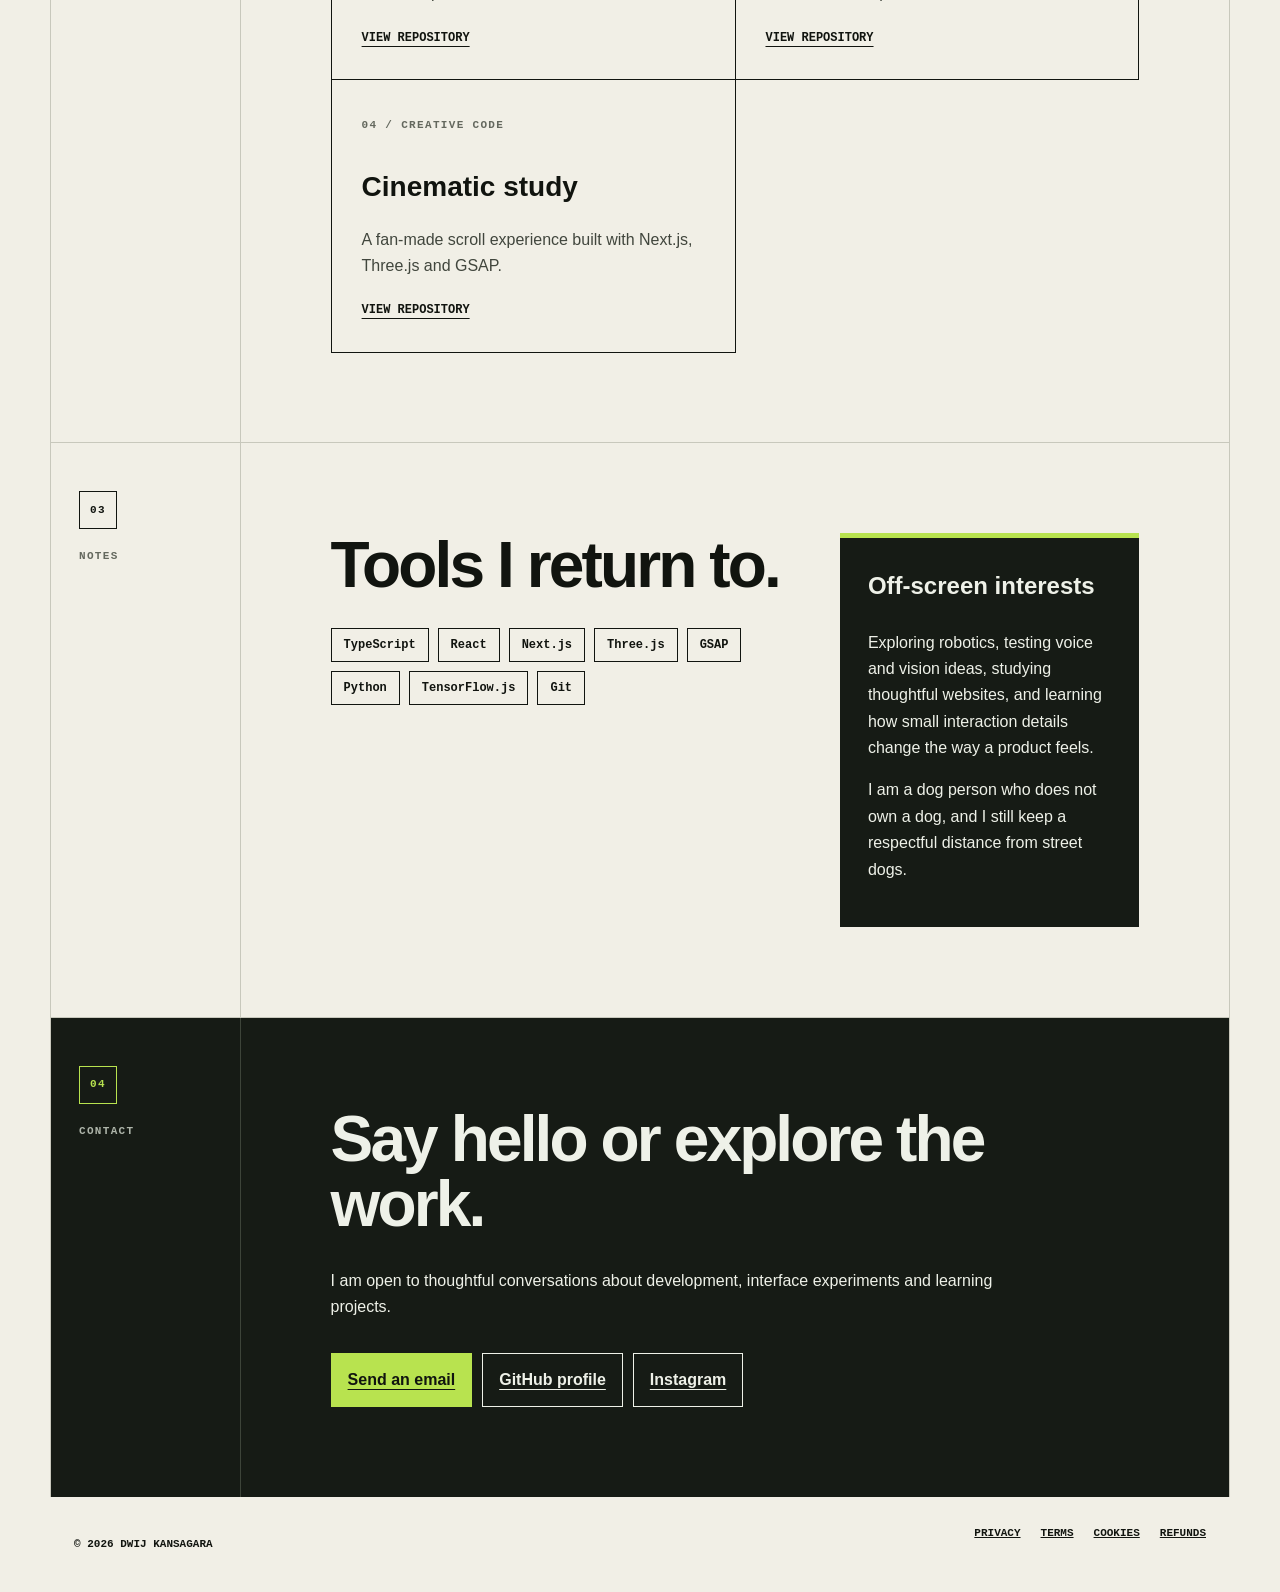
==== commit aa3449f7: "Link to active portfolio domain" ====
--- a/index.html
+++ b/index.html
@@ -9,7 +9,7 @@
   <link rel="icon" href="favicon.svg" type="image/svg+xml" />
   <link rel="stylesheet" href="style.css" />
   <script src="script.js" defer></script>
-  <script src="https://dwij-portfolio.antideploy.com/engagement-widget.js?v=20260929-4" defer></script>
+  <script src="https://dwij-portfolio.antideploy.app/engagement-widget.js?v=20260929-4" defer></script>
 </head>
 <body>
   <a class="skip-link" href="#content">Skip to content</a>
@@ -21,7 +21,7 @@
       <a href="#notes">Notes</a>
       <a href="#contact">Contact</a>
     </nav>
-    <a class="portfolio-link" href="https://dwij-portfolio.antideploy.com">Open portfolio</a>
+    <a class="portfolio-link" href="https://dwij-portfolio.antideploy.app">Open portfolio</a>
   </header>
 
   <main id="content">
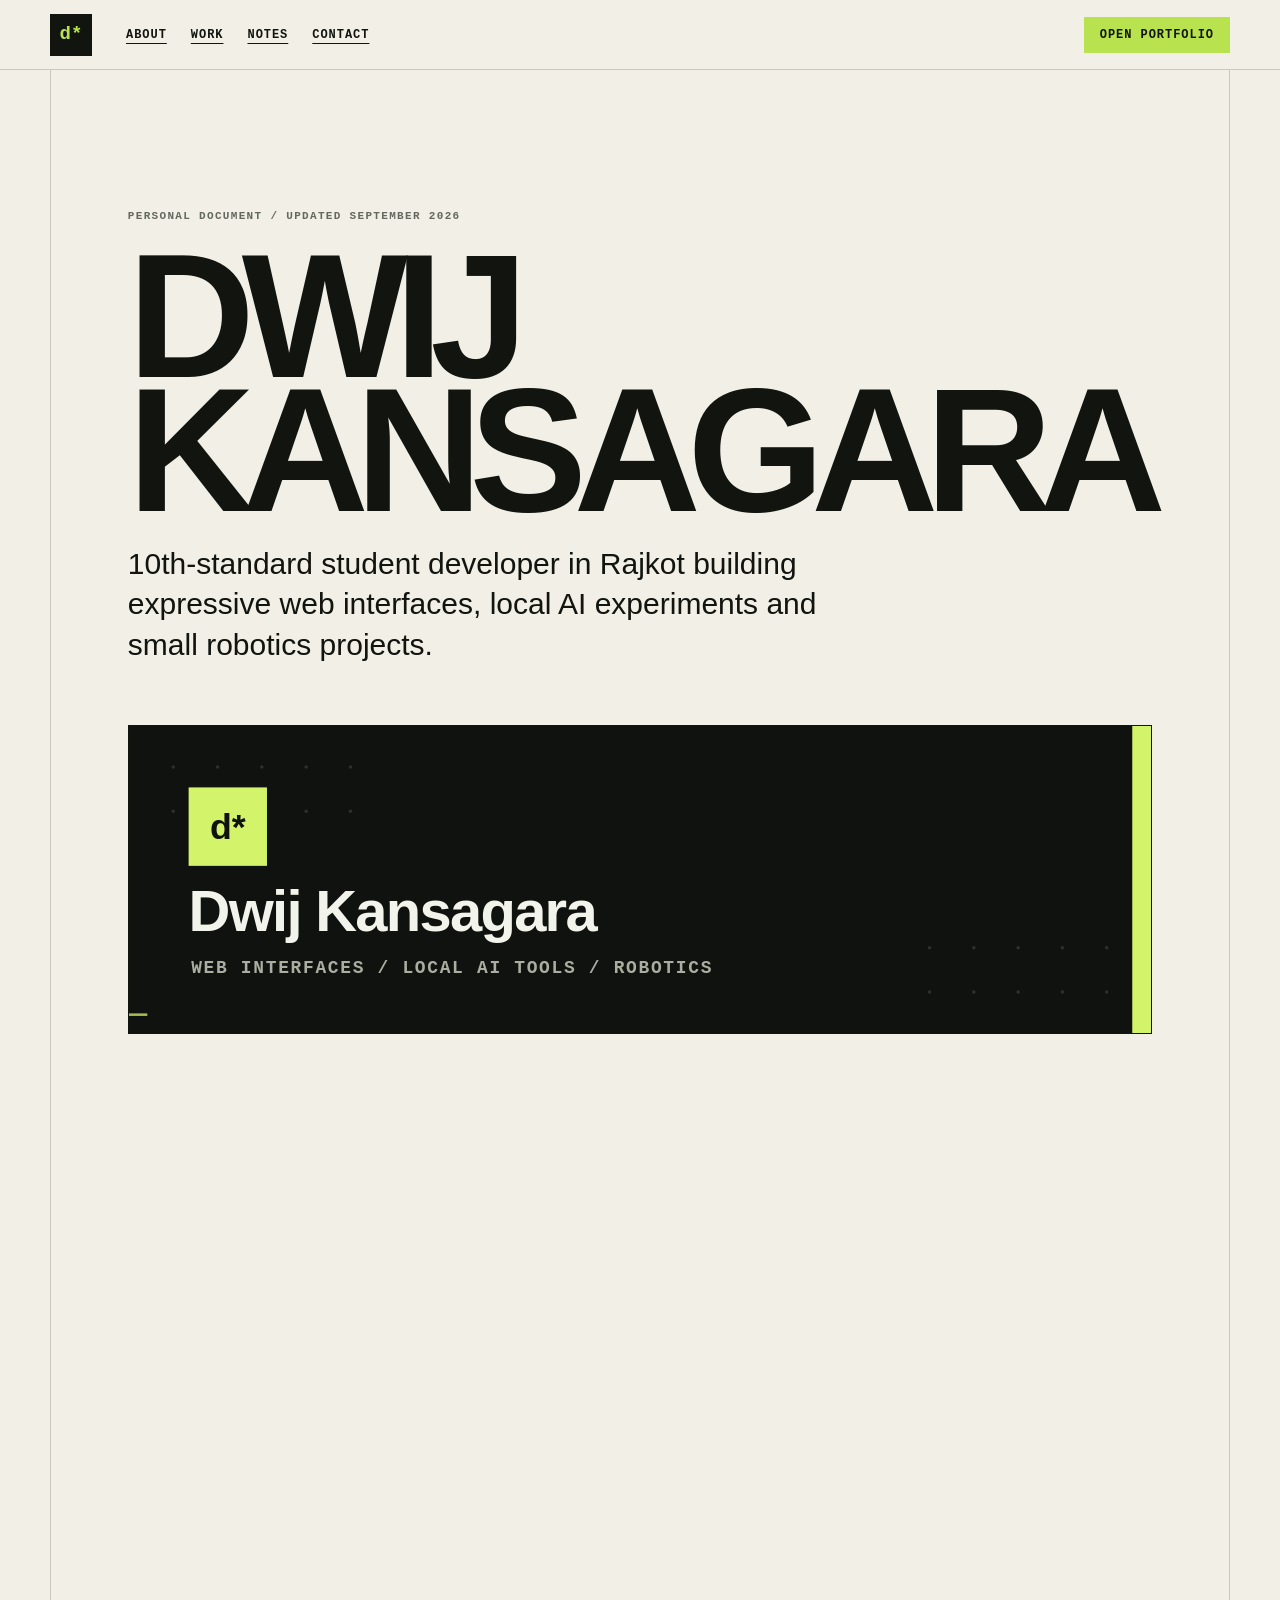
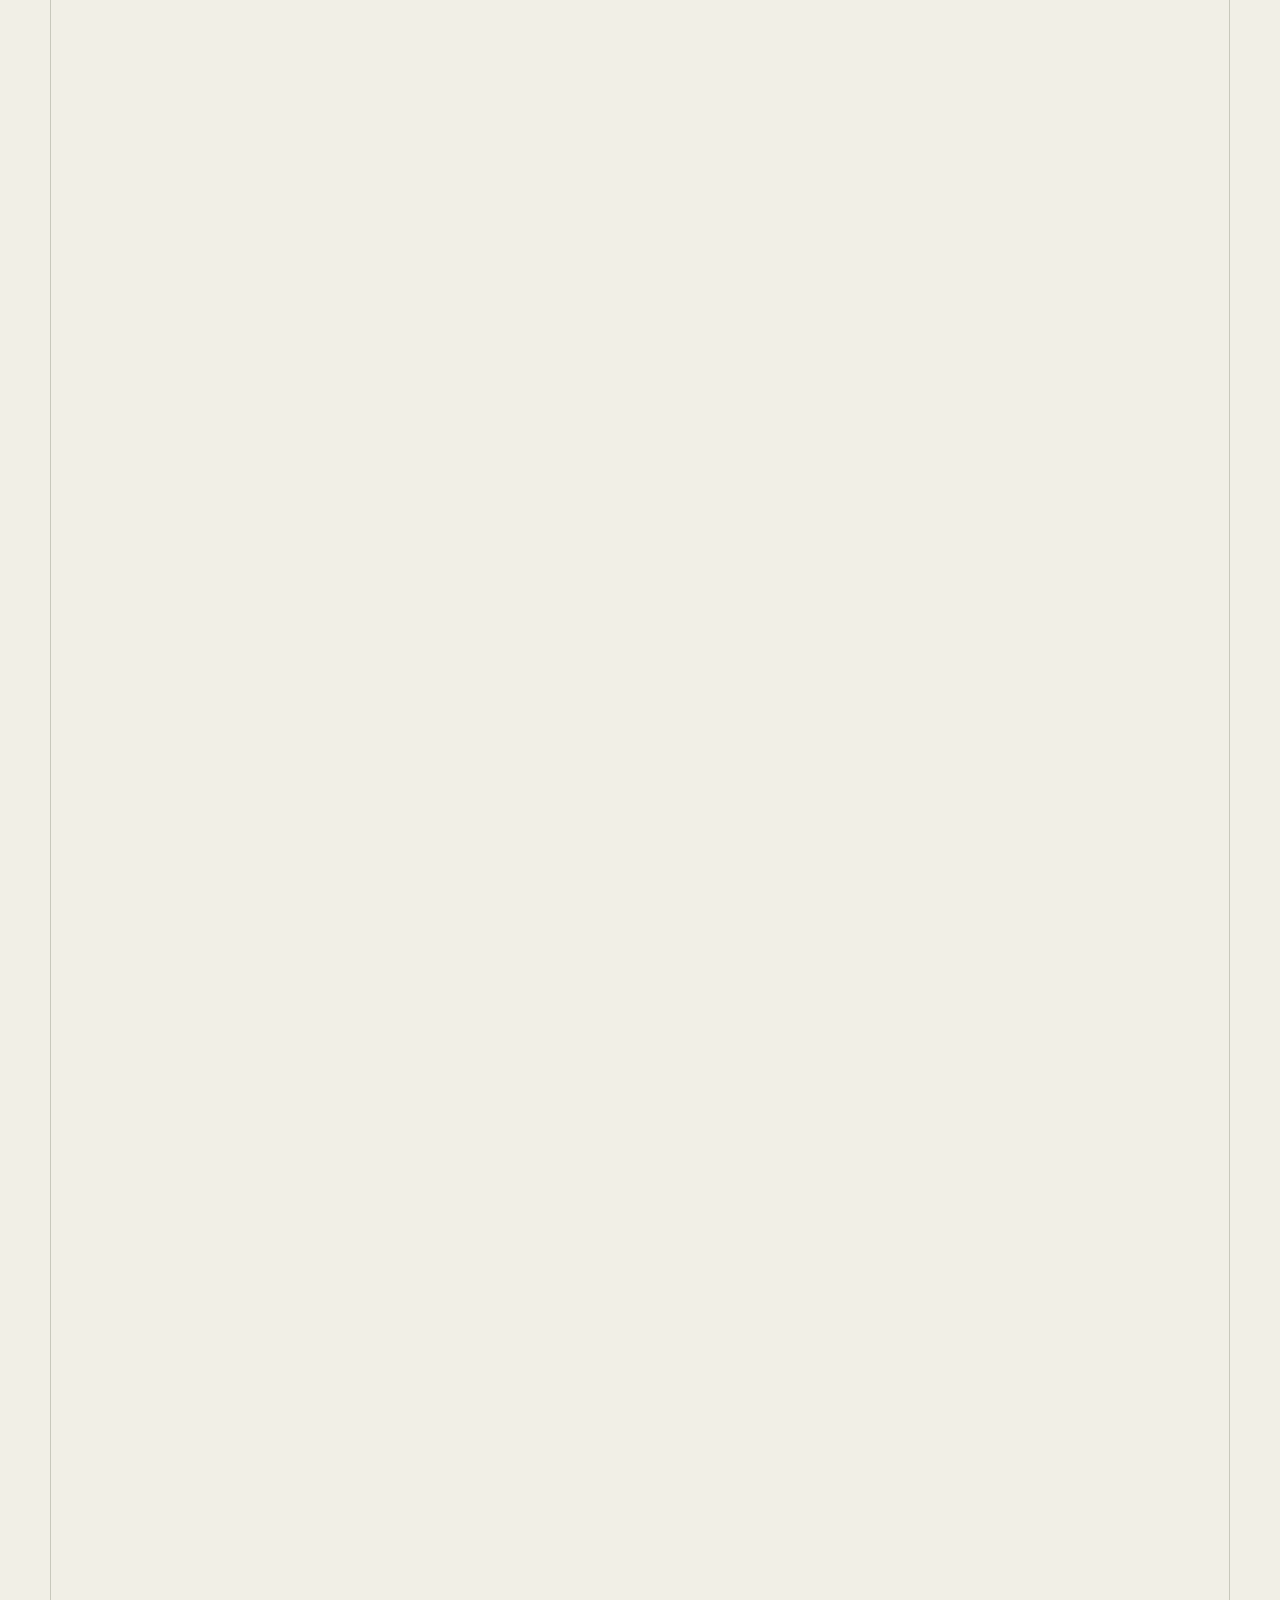
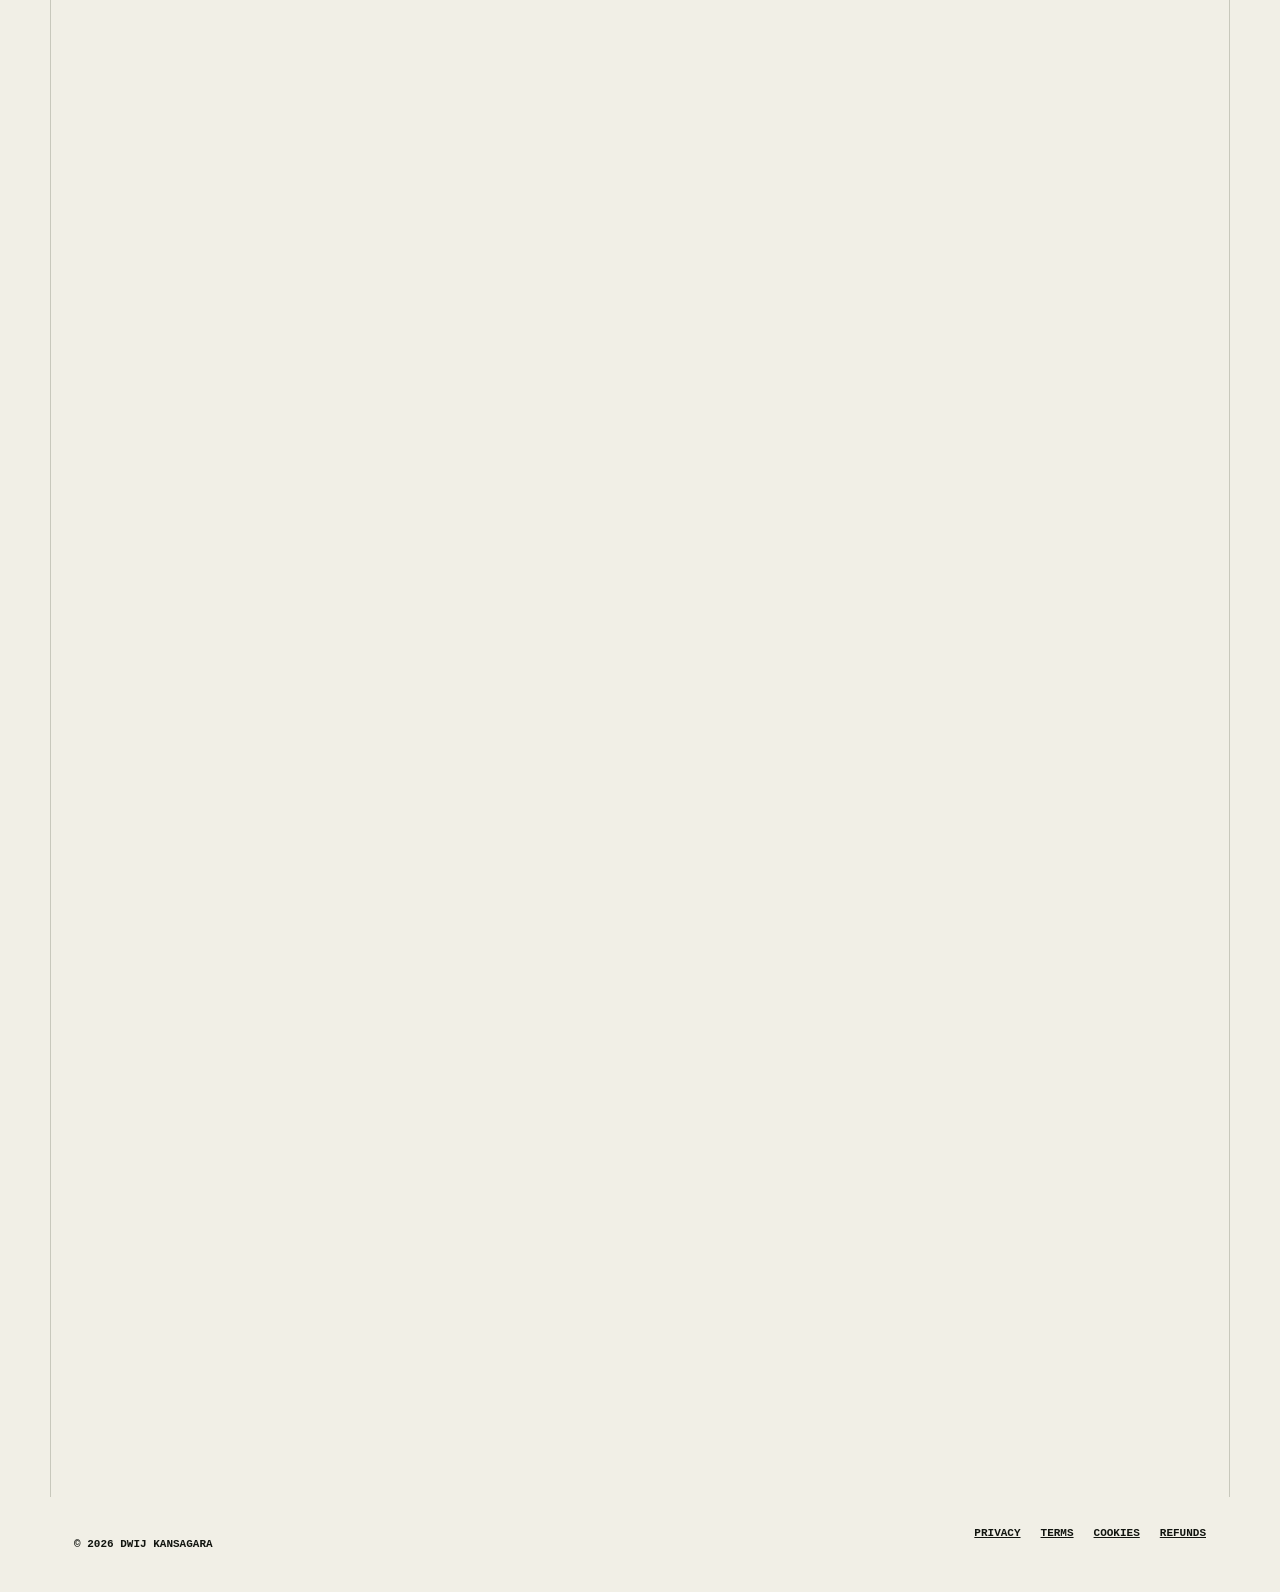
==== commit 4a36e161: "Harden About Me deployment" ====
--- a/index.html
+++ b/index.html
@@ -5,11 +5,12 @@
   <meta name="viewport" content="width=device-width, initial-scale=1" />
   <meta name="description" content="About Dwij Kansagara, a 10th-standard student developer in Rajkot working across web interfaces, local AI experiments and robotics." />
   <meta name="theme-color" content="#11140f" />
+  <meta http-equiv="Content-Security-Policy" content="default-src 'self'; connect-src 'self' https://dwij-signal.vercel.app; script-src 'self' https://dwij-signal.vercel.app; style-src 'self'; img-src 'self' data:; font-src 'self'; base-uri 'self'; form-action 'self'; object-src 'none'; frame-ancestors 'none'" />
   <title>About Dwij Kansagara</title>
   <link rel="icon" href="favicon.svg" type="image/svg+xml" />
   <link rel="stylesheet" href="style.css" />
   <script src="script.js" defer></script>
-  <script src="https://dwij-portfolio.antideploy.app/engagement-widget.js?v=20260929-4" defer></script>
+  <script src="https://dwij-signal.vercel.app/engagement-widget.js?v=20261008-1" defer></script>
 </head>
 <body>
   <a class="skip-link" href="#content">Skip to content</a>
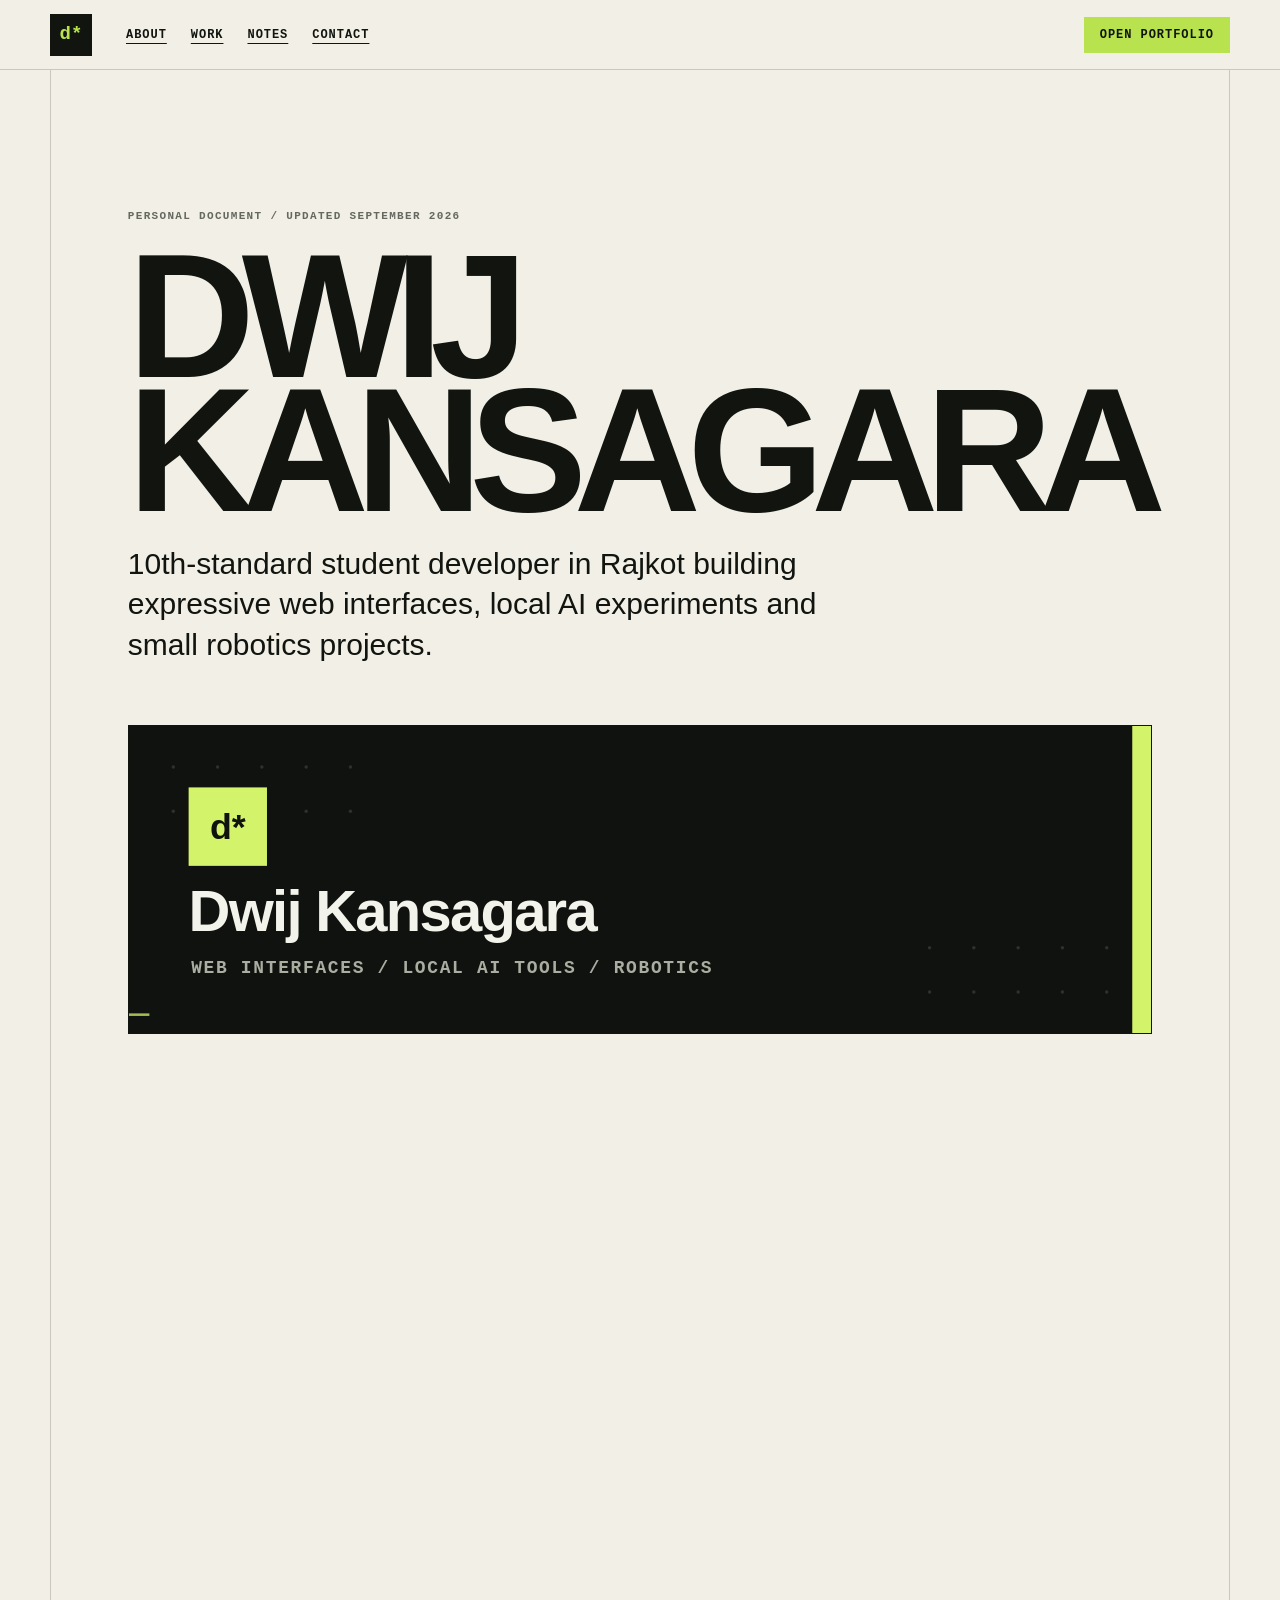
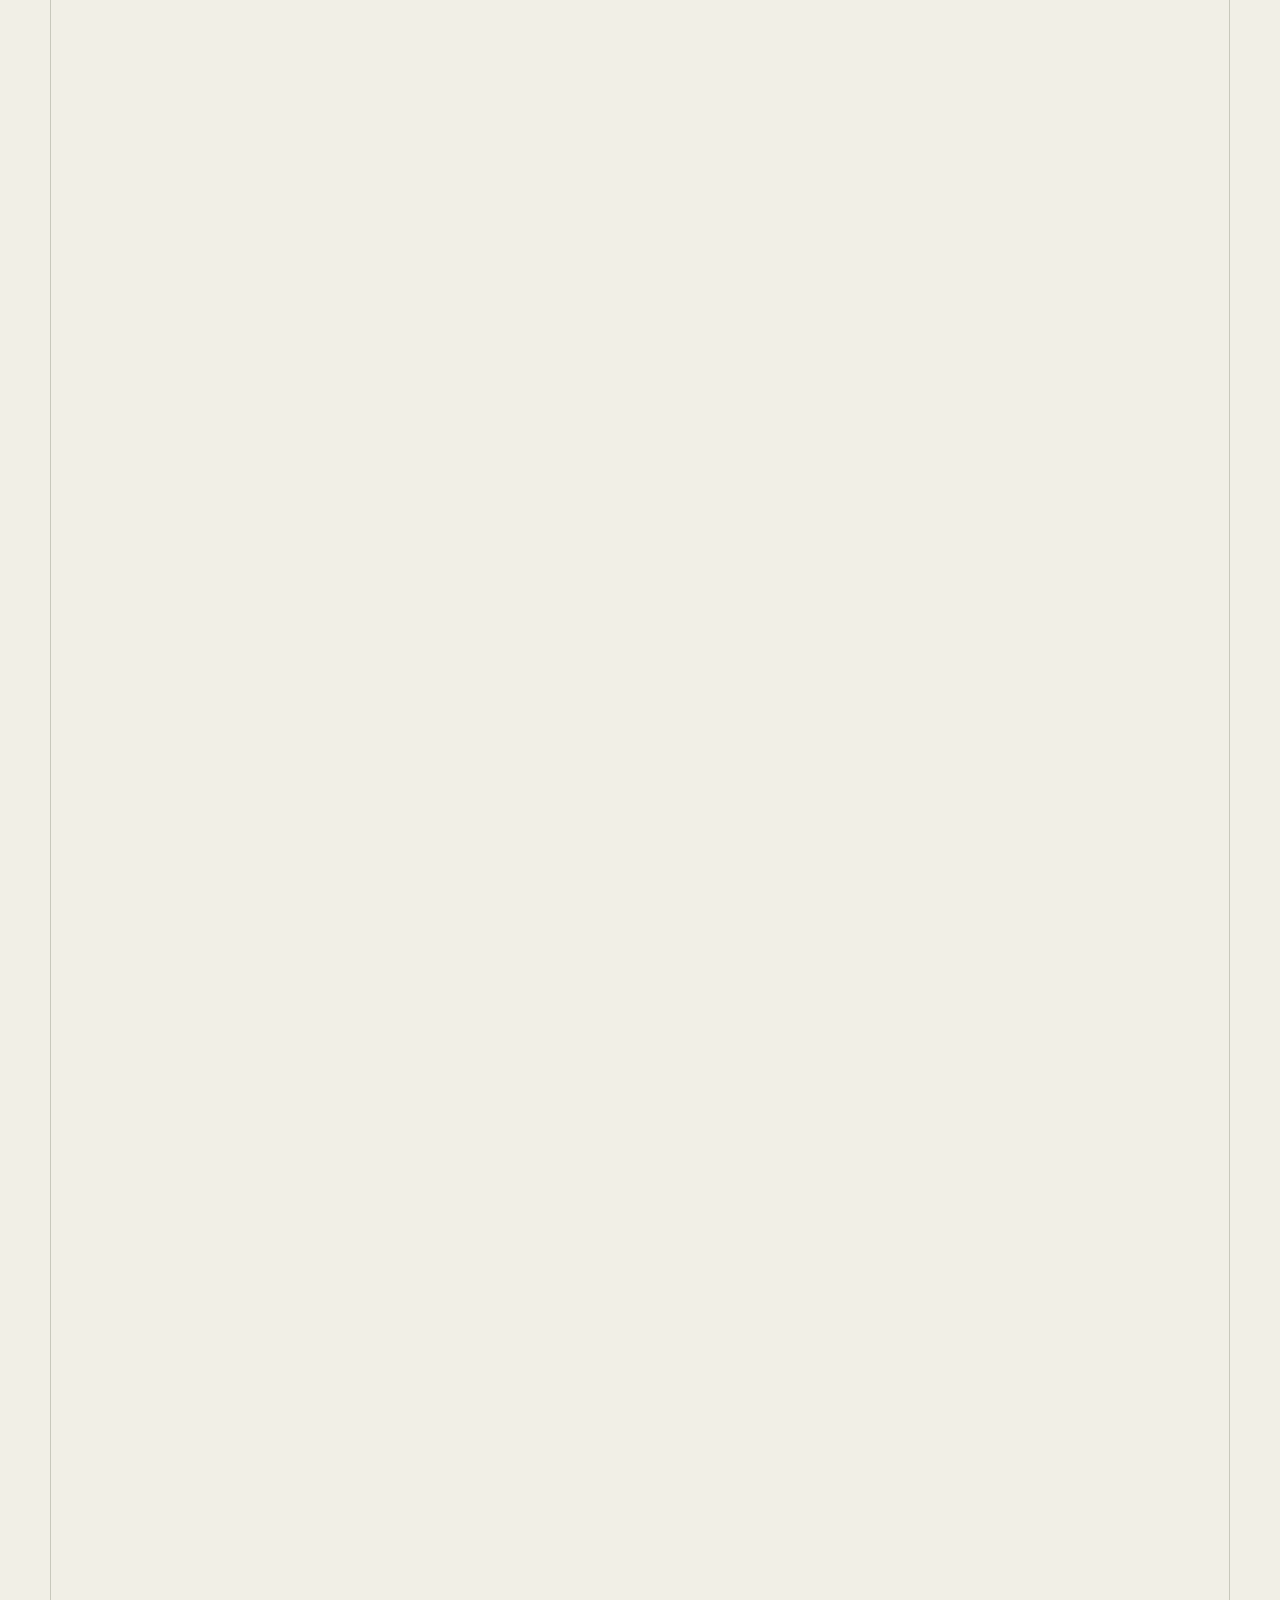
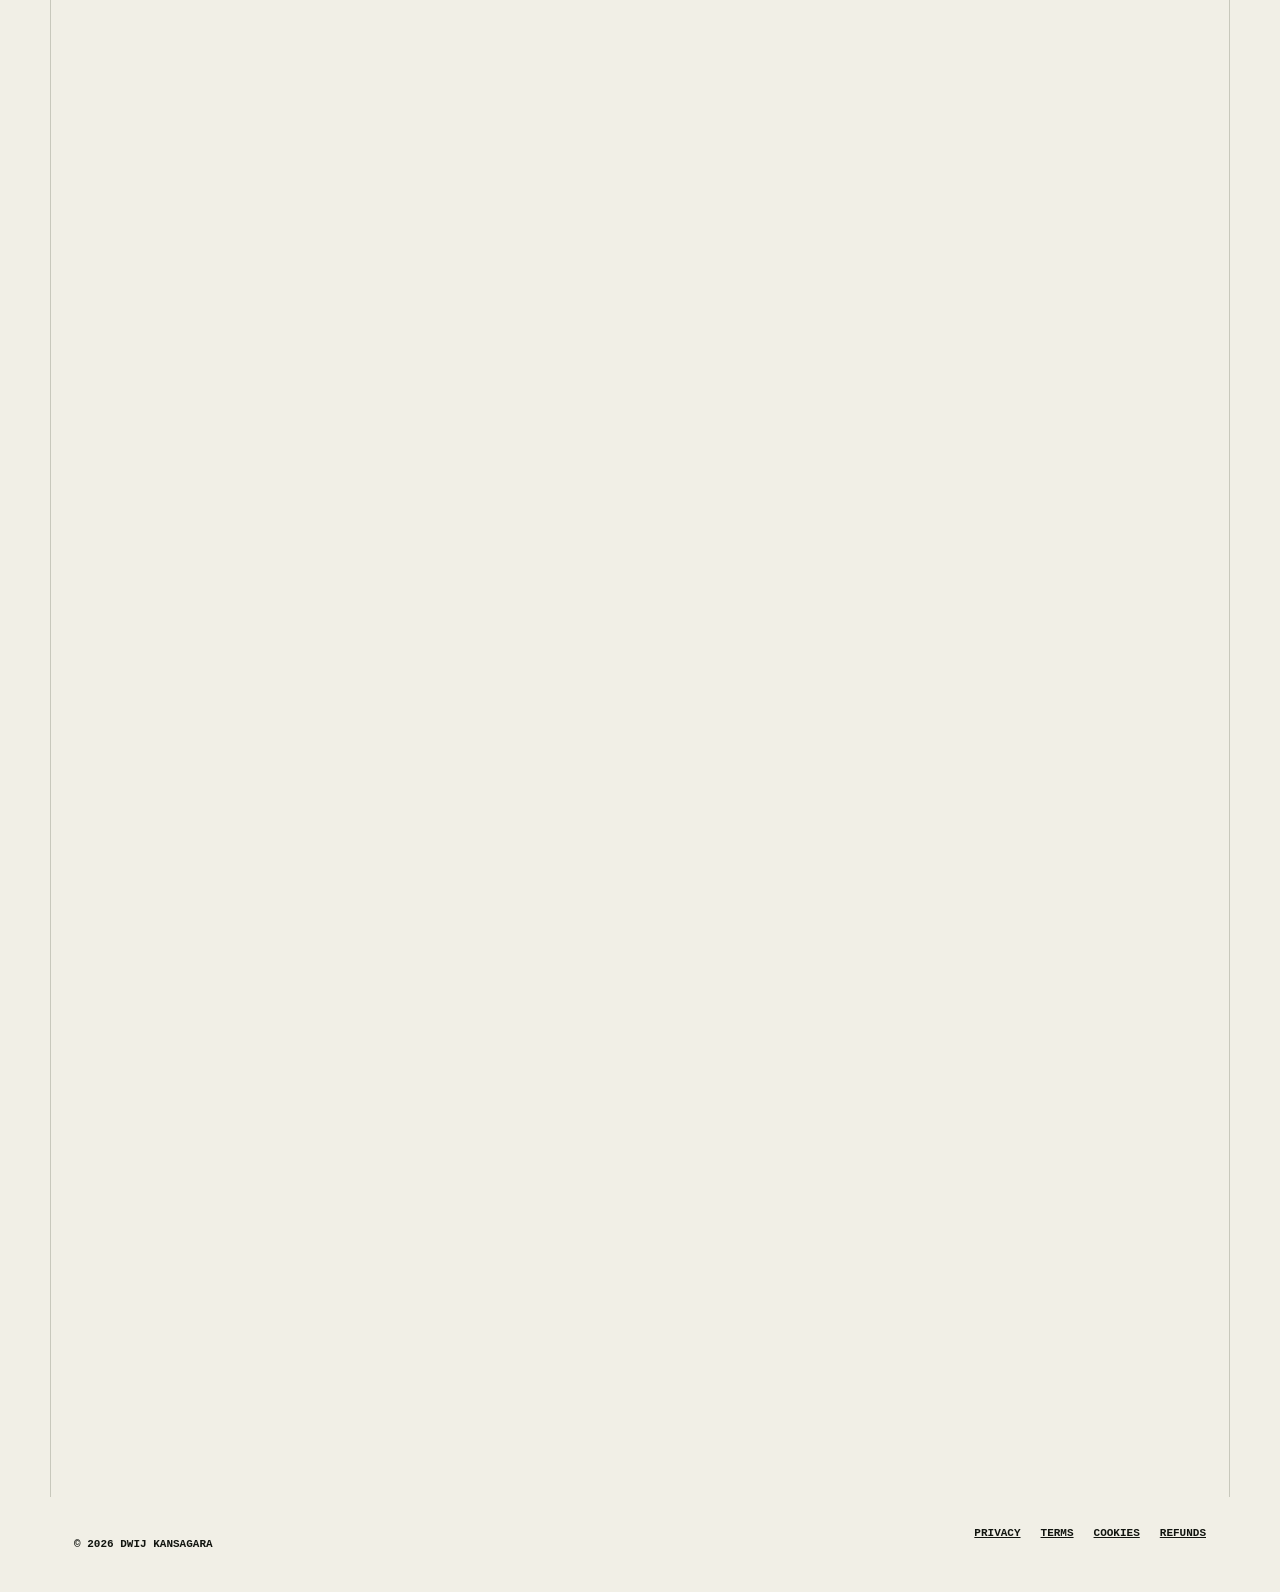
==== commit c2c8548e: "Correct deployable CSP directives" ====
--- a/index.html
+++ b/index.html
@@ -5,7 +5,7 @@
   <meta name="viewport" content="width=device-width, initial-scale=1" />
   <meta name="description" content="About Dwij Kansagara, a 10th-standard student developer in Rajkot working across web interfaces, local AI experiments and robotics." />
   <meta name="theme-color" content="#11140f" />
-  <meta http-equiv="Content-Security-Policy" content="default-src 'self'; connect-src 'self' https://dwij-signal.vercel.app; script-src 'self' https://dwij-signal.vercel.app; style-src 'self'; img-src 'self' data:; font-src 'self'; base-uri 'self'; form-action 'self'; object-src 'none'; frame-ancestors 'none'" />
+  <meta http-equiv="Content-Security-Policy" content="default-src 'self'; connect-src 'self' https://dwij-signal.vercel.app; script-src 'self' https://dwij-signal.vercel.app; style-src 'self'; img-src 'self' data:; font-src 'self'; base-uri 'self'; form-action 'self'; object-src 'none'" />
   <title>About Dwij Kansagara</title>
   <link rel="icon" href="favicon.svg" type="image/svg+xml" />
   <link rel="stylesheet" href="style.css" />
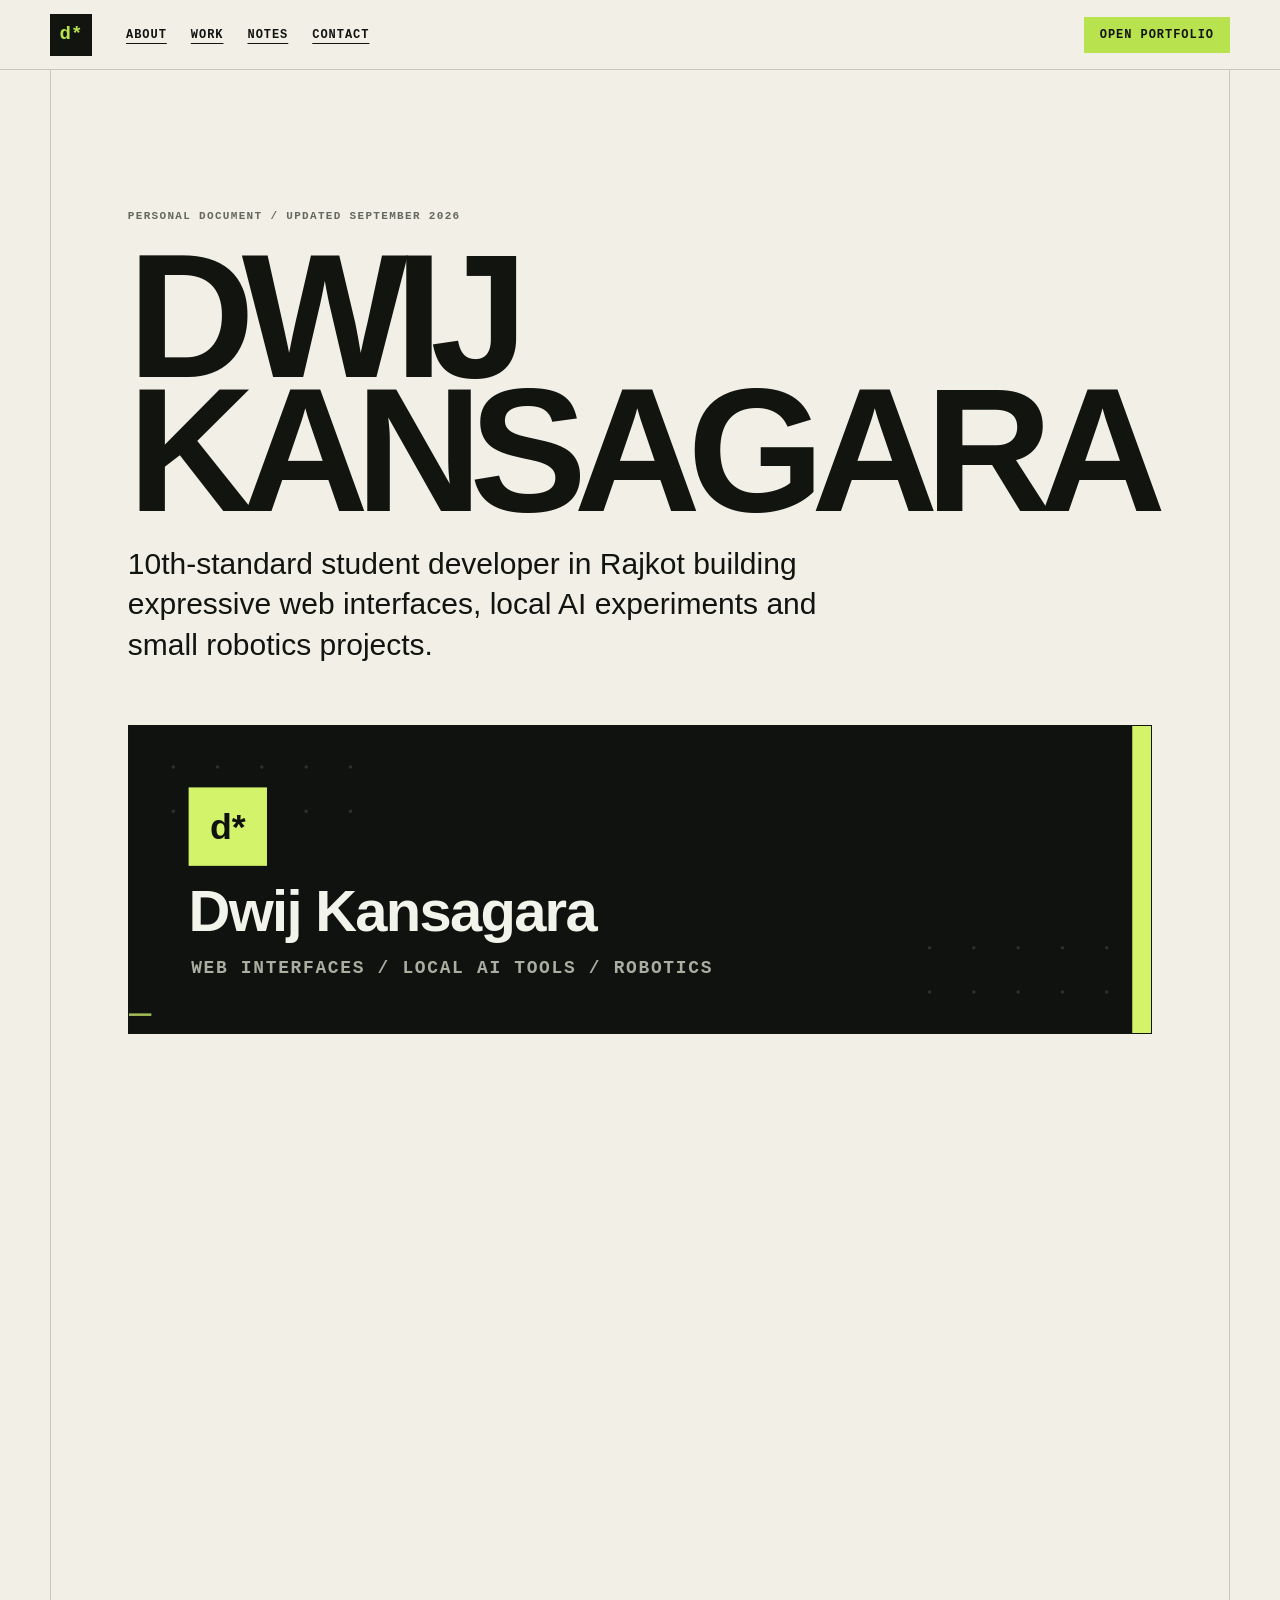
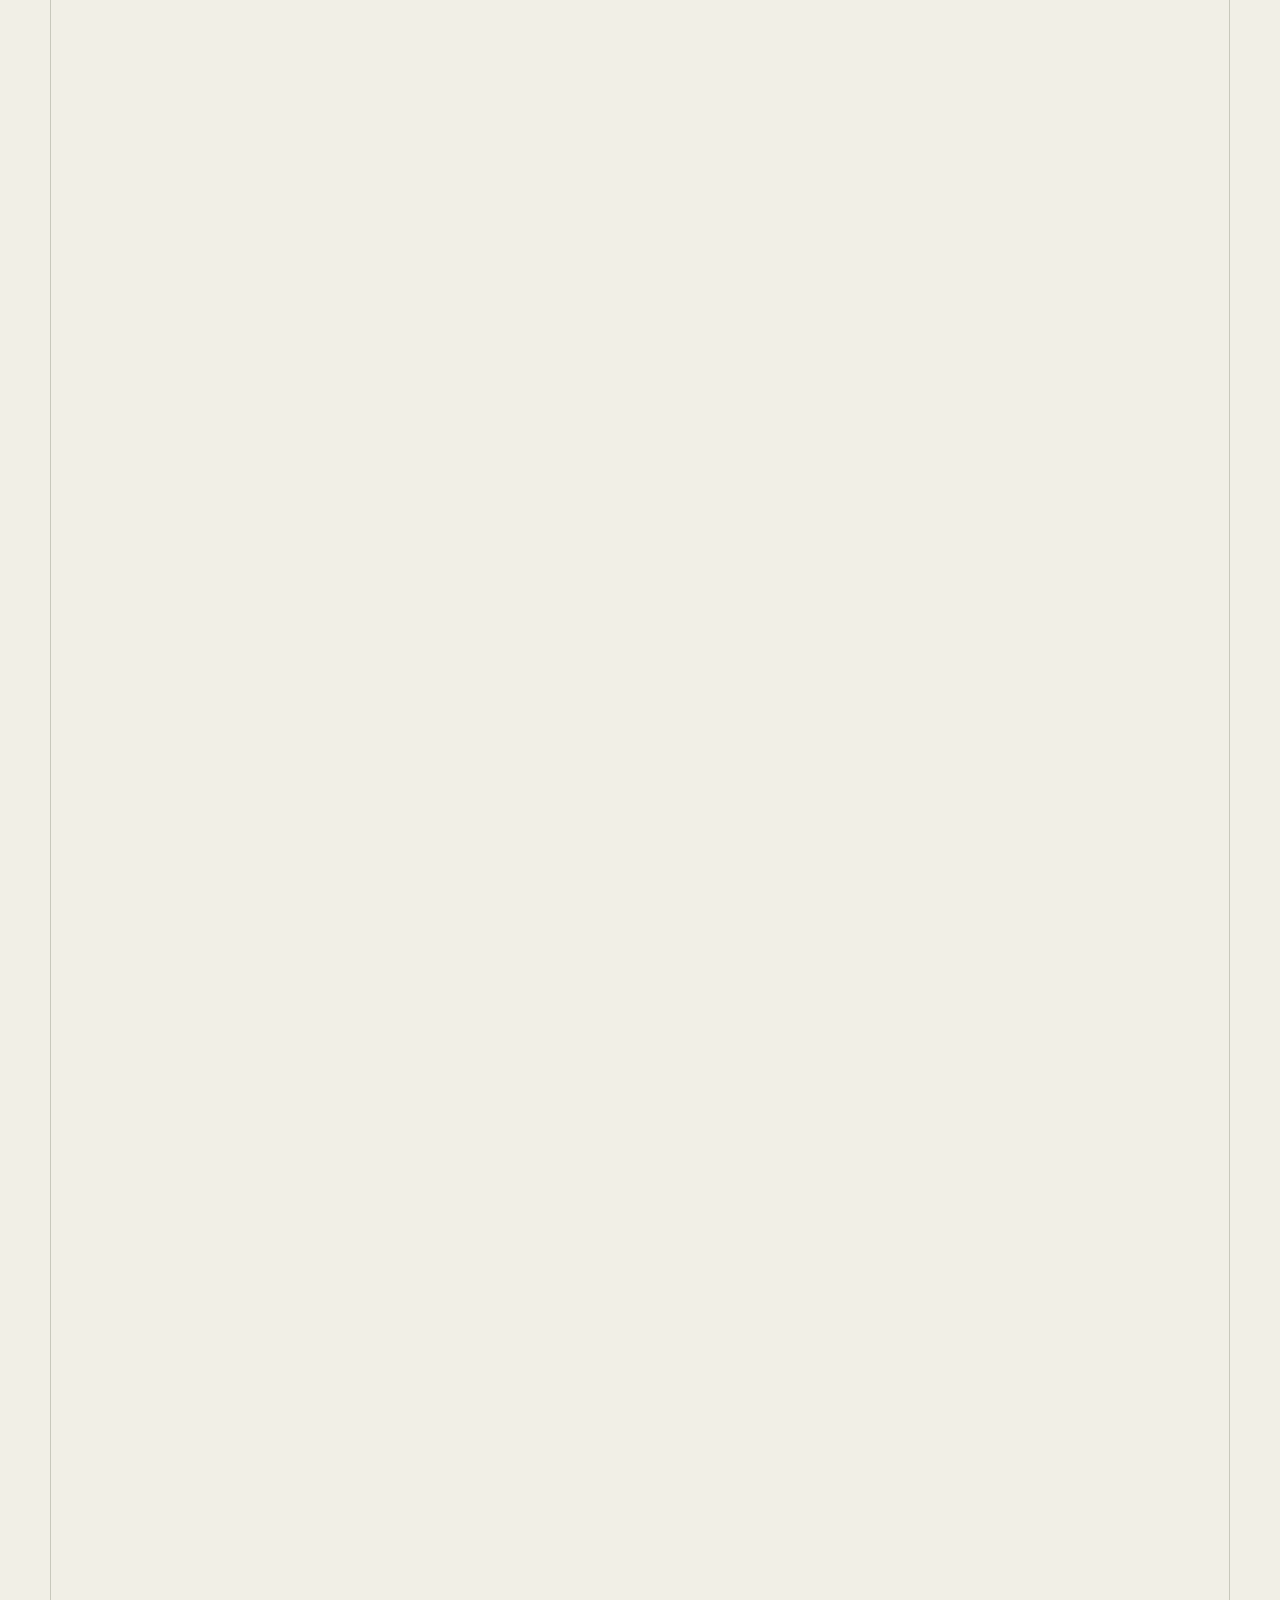
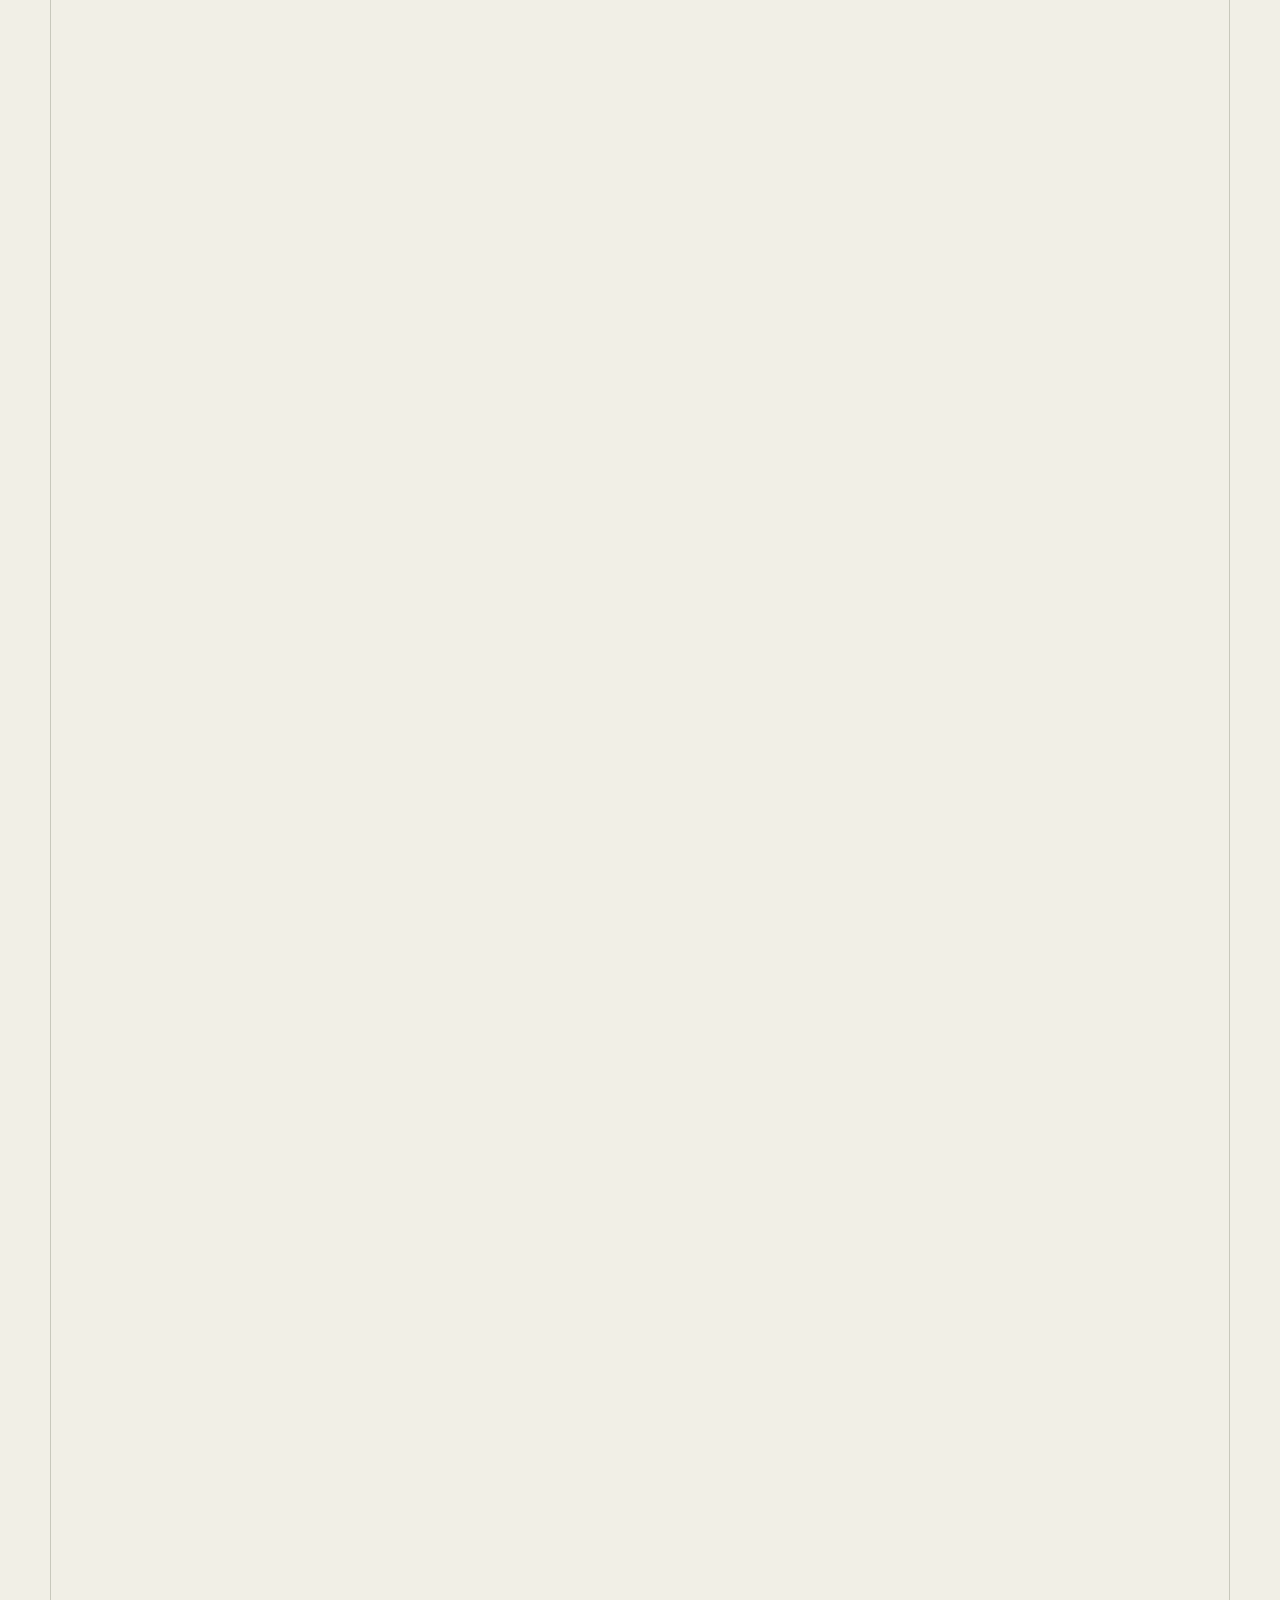
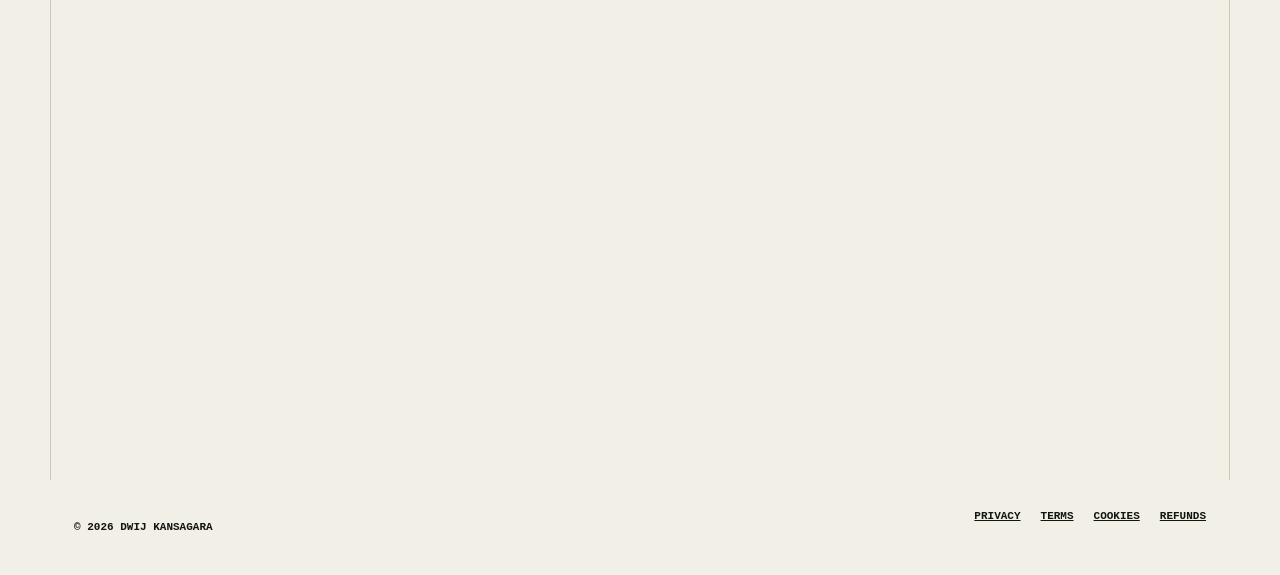
==== commit bbbed203: "Add complete SEO metadata and work contact" ====
--- a/index.html
+++ b/index.html
@@ -3,14 +3,19 @@
 <head>
   <meta charset="utf-8" />
   <meta name="viewport" content="width=device-width, initial-scale=1" />
+<meta name="robots" content="index, follow, max-image-preview:large">
   <meta name="description" content="About Dwij Kansagara, a 10th-standard student developer in Rajkot working across web interfaces, local AI experiments and robotics." />
   <meta name="theme-color" content="#11140f" />
   <meta http-equiv="Content-Security-Policy" content="default-src 'self'; connect-src 'self' https://dwij-signal.vercel.app; script-src 'self' https://dwij-signal.vercel.app; style-src 'self'; img-src 'self' data:; font-src 'self'; base-uri 'self'; form-action 'self'; object-src 'none'" />
-  <title>About Dwij Kansagara</title>
+  <meta name="author" content="Dwij Kansagara">
+<link rel="canonical" href="https://about-me.antideploy.com/">
+<title>About Dwij Kansagara</title>
   <link rel="icon" href="favicon.svg" type="image/svg+xml" />
   <link rel="stylesheet" href="style.css" />
   <script src="script.js" defer></script>
   <script src="https://dwij-signal.vercel.app/engagement-widget.js?v=20261008-1" defer></script>
+  <script type="application/ld+json">{"@context":"https://schema.org","@type":"FAQPage","mainEntity":[{"@type":"Question","name":"What does Dwij Kansagara build?","acceptedAnswer":{"@type":"Answer","text":"Dwij builds accessible web interfaces, browser machine-learning experiments, voice assistants and small robotics projects."}},{"@type":"Question","name":"Where can I view Dwij's code?","acceptedAnswer":{"@type":"Answer","text":"The selected-work section links to Dwij Kansagara's public GitHub repositories."}},{"@type":"Question","name":"Where is Dwij based?","acceptedAnswer":{"@type":"Answer","text":"Dwij Kansagara is based in Rajkot, Gujarat, India."}}]}</script>
+<script type="application/ld+json">{"@context":"https://schema.org","@type":"BreadcrumbList","itemListElement":[{"@type":"ListItem","position":1,"name":"Home","item":"https://about-me.antideploy.com/"}]}</script>
 </head>
 <body>
   <a class="skip-link" href="#content">Skip to content</a>
@@ -100,11 +105,15 @@
           <h2 id="contact-title">Say hello or explore the work.</h2>
           <p>I am open to thoughtful conversations about development, interface experiments and learning projects.</p>
           <div class="contact-links">
-            <a href="mailto:kansagara.dwij@gmail.com">Send an email</a>
+            <a href="mailto:work.dwijkansagara@gmail.com">Send an email</a>
             <a href="https://github.com/DwijKansagara">GitHub profile</a>
             <a href="https://www.instagram.com/dwij.kansagara/">Instagram</a>
           </div>
         </div>
+      </section>
+      <section class="chapter reveal" aria-labelledby="faq-title">
+        <div class="chapter-label"><span>05</span><p>FAQ</p></div>
+        <div class="chapter-body"><h2 id="faq-title">Common questions</h2><h3>What does Dwij Kansagara build?</h3><p>Dwij builds accessible web interfaces, browser machine-learning experiments, voice assistants and small robotics projects.</p><h3>Where can I view Dwij's code?</h3><p>The selected-work section links to Dwij Kansagara's public GitHub repositories.</p><h3>Where is Dwij based?</h3><p>Rajkot, Gujarat, India.</p></div>
       </section>
     </article>
   </main>
